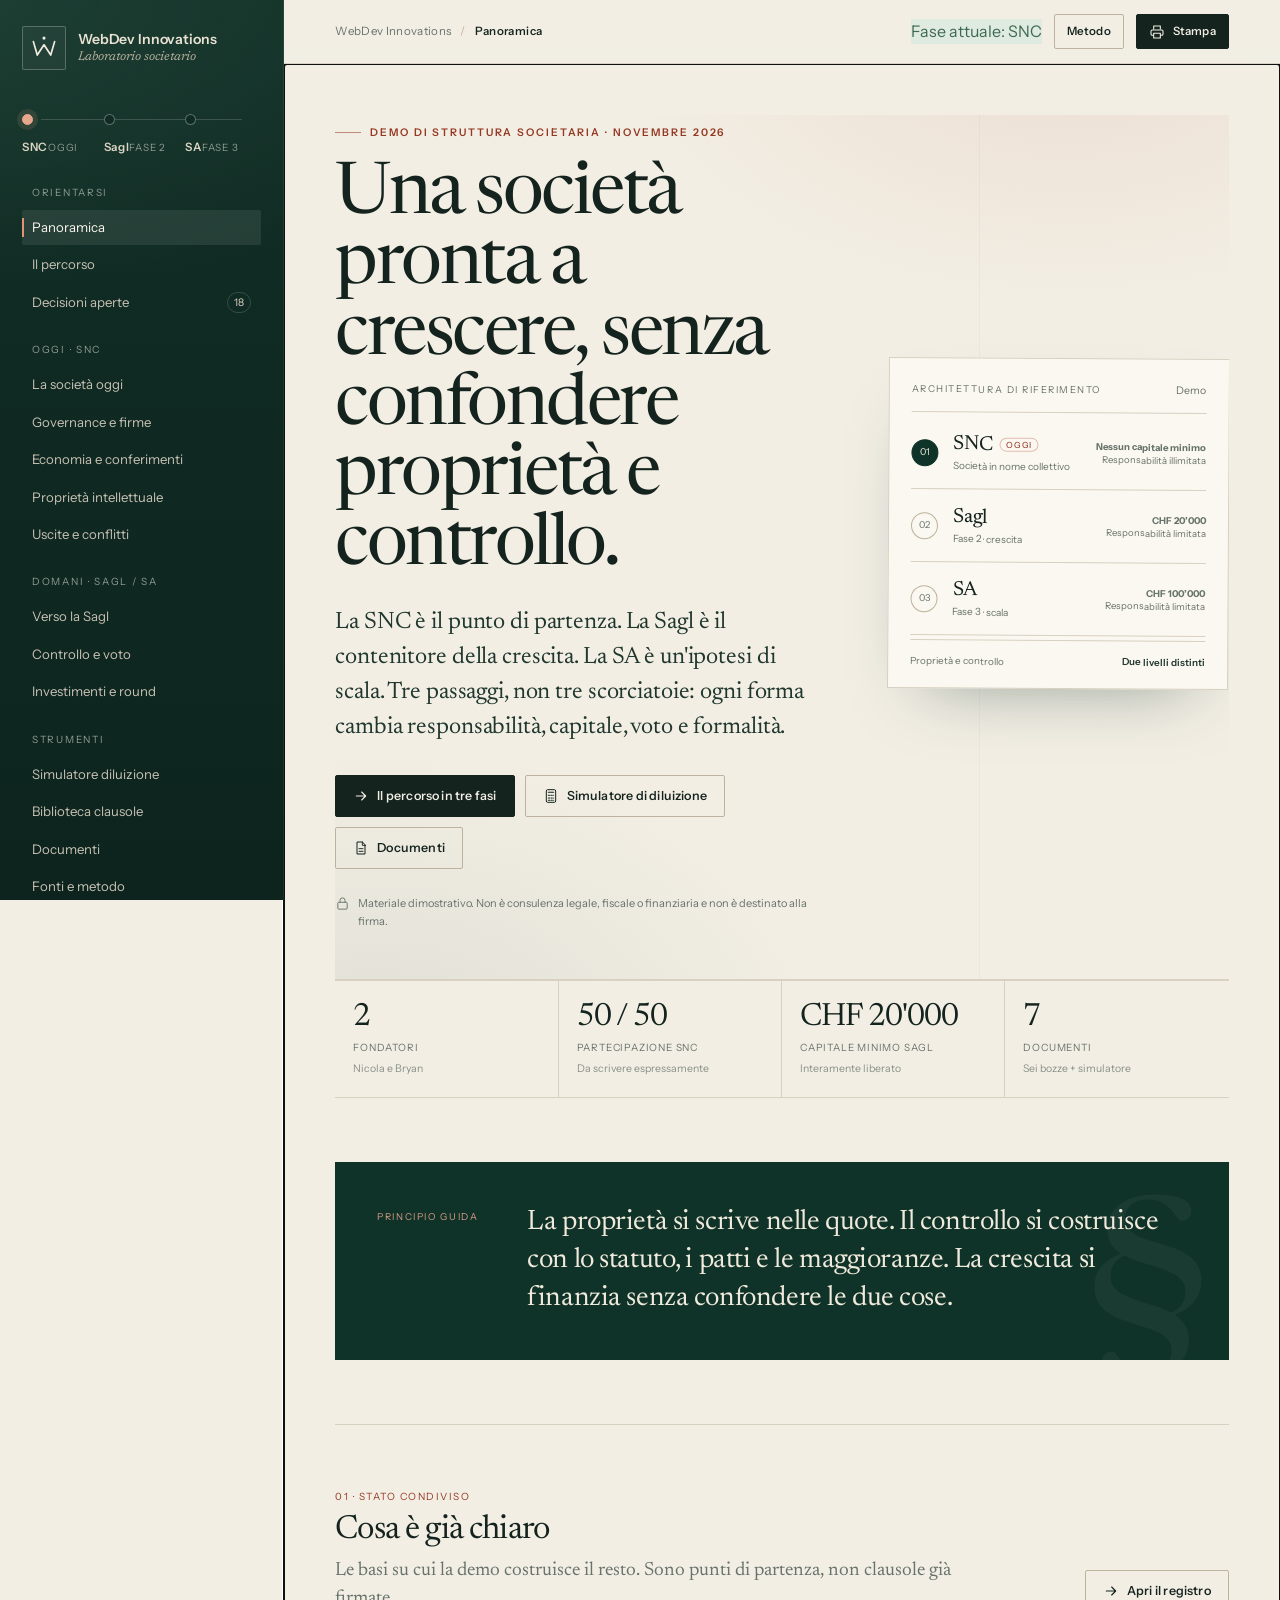
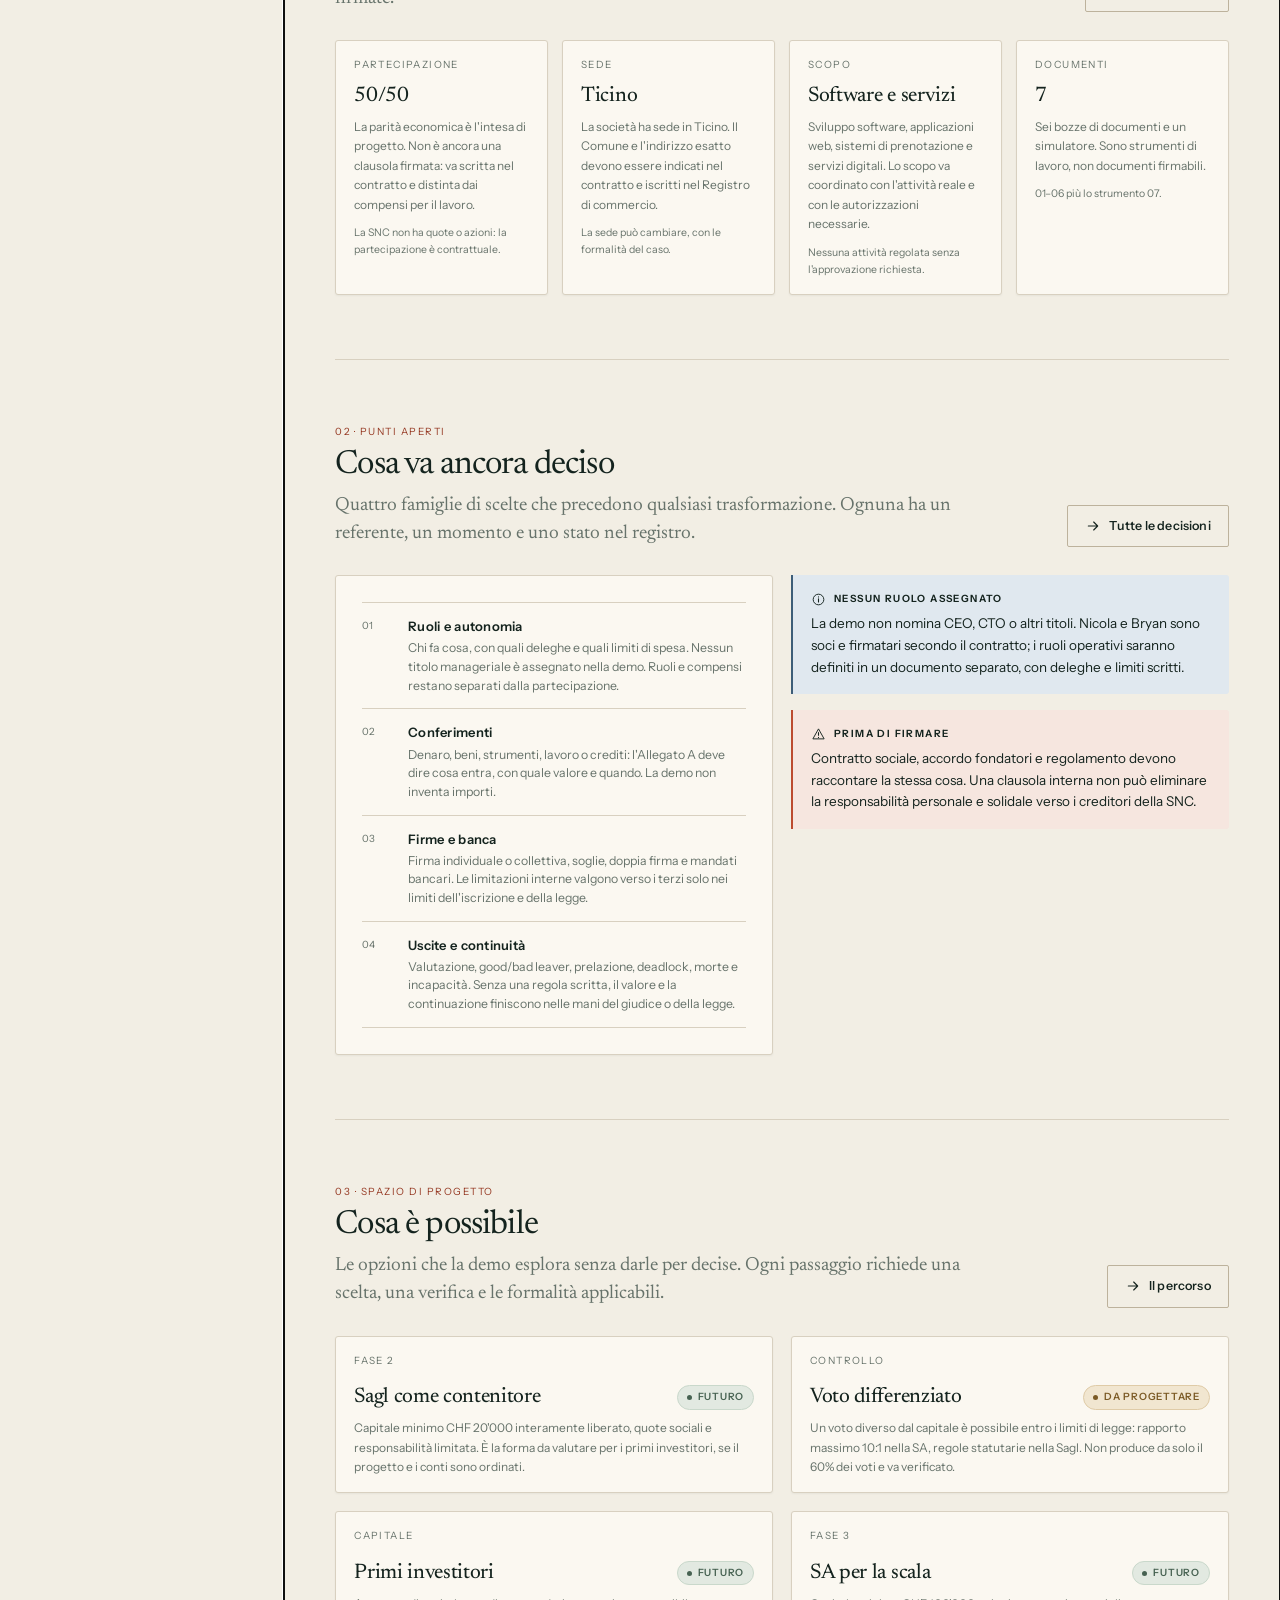
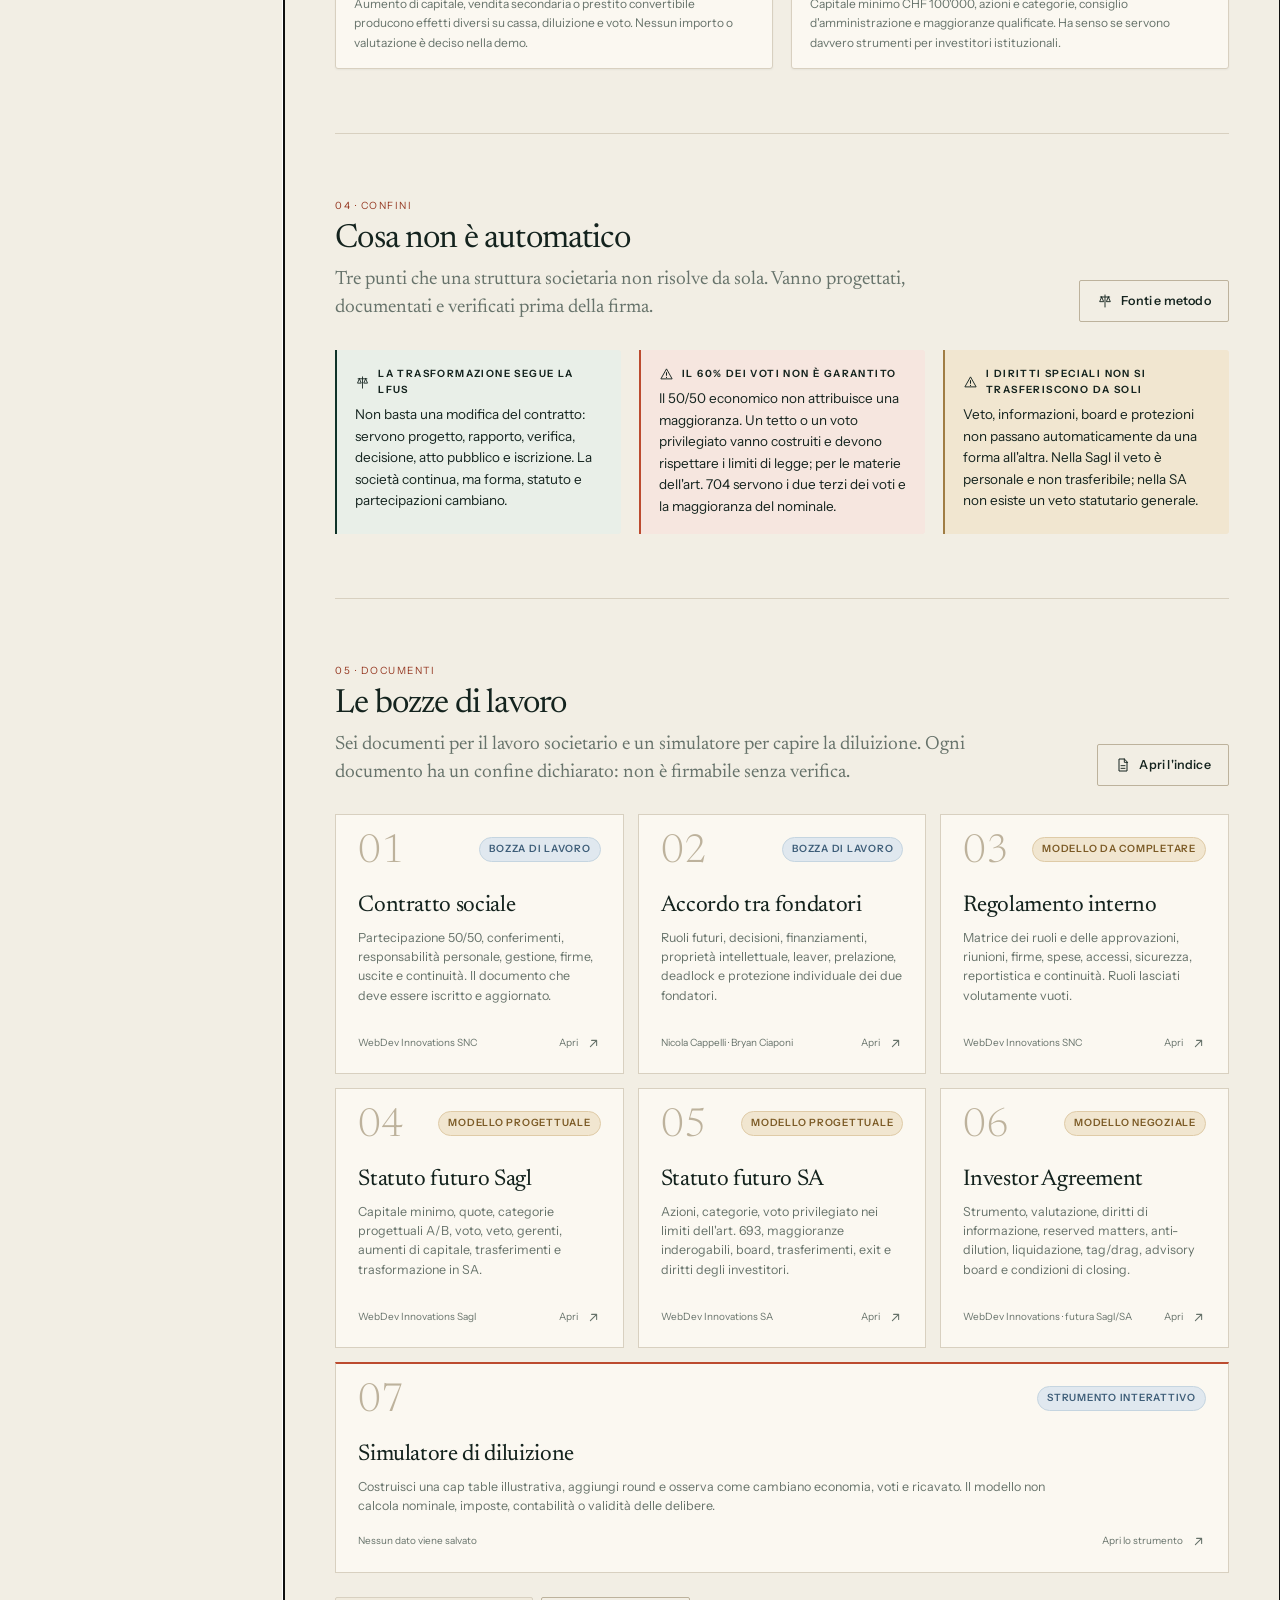
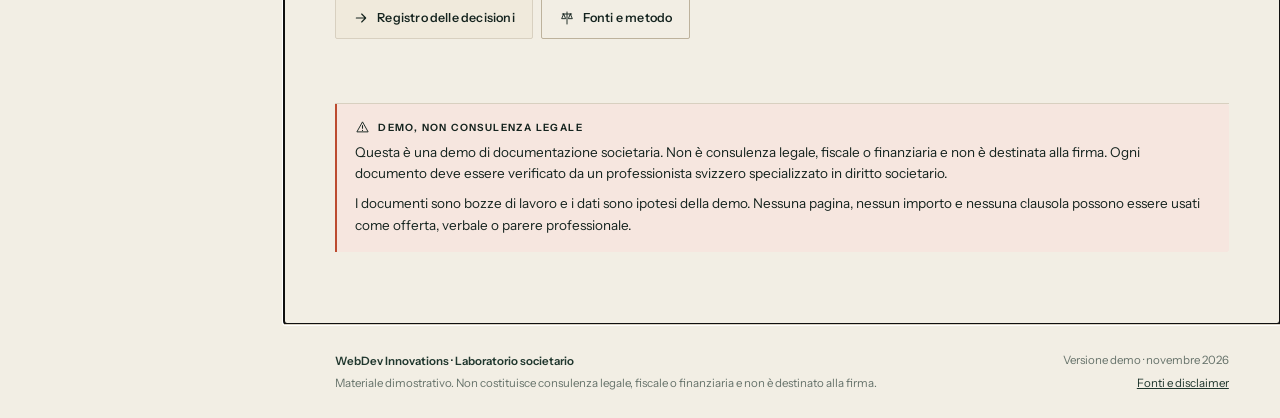
==== index.html @ 62e05977 "first" ====
<!DOCTYPE html>
<html lang="it-CH">
<head>
  <meta charset="utf-8">
  <meta name="viewport" content="width=device-width, initial-scale=1">
  <meta name="color-scheme" content="light">
  <meta name="description" content="WebDev Innovations — demo di documentazione societaria: SNC, futura Sagl e futura SA. Materiale illustrativo, non consulenza legale.">
  <title>WebDev Innovations · Laboratorio societario</title>
  <link rel="icon" href="data:image/svg+xml,%3Csvg xmlns='http://www.w3.org/2000/svg' viewBox='0 0 64 64'%3E%3Crect width='64' height='64' rx='12' fill='%23123831'/%3E%3Cpath d='M15 21l7 24 10-18 10 18 7-24' fill='none' stroke='%23f3efe6' stroke-width='4' stroke-linecap='round' stroke-linejoin='round'/%3E%3C/svg%3E">
  <link rel="stylesheet" href="assets/css/styles.css">
  <link rel="stylesheet" href="assets/css/extras.css">
</head>
<body>
  <a class="skip-link" href="#view">Vai al contenuto</a>
  <div class="app" id="app">
    <aside class="sidebar" id="sidebar" aria-label="Navigazione principale">
      <div class="sidebar-top">
        <a class="brand" href="#/" aria-label="WebDev Innovations — panoramica">
          <span class="brand-mark" aria-hidden="true">
            <svg viewBox="0 0 48 48" fill="none"><path d="M9 15l5.5 19L24 19.5 33.5 34 39 15" stroke="currentColor" stroke-width="2.4" stroke-linecap="round" stroke-linejoin="round"/><circle cx="24" cy="10" r="2.2" fill="currentColor"/></svg>
          </span>
          <span class="brand-text">
            <strong>WebDev Innovations</strong>
            <em>Laboratorio societario</em>
          </span>
        </a>
        <button class="sidebar-close" id="sidebar-close" aria-label="Chiudi menu">
          <svg viewBox="0 0 24 24" fill="none"><path d="M6 6l12 12M18 6L6 18" stroke="currentColor" stroke-width="1.8" stroke-linecap="round"/></svg>
        </button>
      </div>

      <div class="phase-rail" aria-label="Percorso societario">
        <div class="phase-rail-line"></div>
        <a href="#/snc" class="phase-rail-item is-active">
          <span class="phase-dot"></span>
          <span><b>SNC</b><small>Oggi</small></span>
        </a>
        <a href="#/sagl" class="phase-rail-item">
          <span class="phase-dot"></span>
          <span><b>Sagl</b><small>Fase 2</small></span>
        </a>
        <a href="#/sagl" class="phase-rail-item">
          <span class="phase-dot"></span>
          <span><b>SA</b><small>Fase 3</small></span>
        </a>
      </div>

      <nav class="nav" id="sidebar-nav">
        <div class="nav-group">
          <p class="nav-label">Orientarsi</p>
          <a href="#/" data-nav="/">Panoramica</a>
          <a href="#/percorso" data-nav="/percorso">Il percorso</a>
          <a href="#/decisioni" data-nav="/decisioni">Decisioni aperte <span class="nav-count" id="nav-open-count">—</span></a>
        </div>
        <div class="nav-group">
          <p class="nav-label">Oggi · SNC</p>
          <a href="#/snc" data-nav="/snc">La società oggi</a>
          <a href="#/governance" data-nav="/governance">Governance e firme</a>
          <a href="#/economia" data-nav="/economia">Economia e conferimenti</a>
          <a href="#/protezione" data-nav="/protezione">Proprietà intellettuale</a>
          <a href="#/uscite" data-nav="/uscite">Uscite e conflitti</a>
        </div>
        <div class="nav-group">
          <p class="nav-label">Domani · Sagl / SA</p>
          <a href="#/sagl" data-nav="/sagl">Verso la Sagl</a>
          <a href="#/controllo" data-nav="/controllo">Controllo e voto</a>
          <a href="#/investimenti" data-nav="/investimenti">Investimenti e round</a>
        </div>
        <div class="nav-group">
          <p class="nav-label">Strumenti</p>
          <a href="#/simulatore" data-nav="/simulatore">Simulatore diluizione</a>
          <a href="#/clausole" data-nav="/clausole">Biblioteca clausole</a>
          <a href="#/documenti" data-nav="/documenti">Documenti</a>
          <a href="#/fonti" data-nav="/fonti">Fonti e metodo</a>
        </div>
      </nav>

      <div class="sidebar-foot">
        <div class="demo-badge"><span></span> Demo · non consulenza legale</div>
        <p>Bozze di lavoro per Nicola Cappelli e Bryan Ciaponi. Verifica professionale obbligatoria prima di qualsiasi firma.</p>
      </div>
    </aside>

    <div class="main">
      <header class="topbar">
        <div class="topbar-left">
          <button class="icon-btn menu-btn" id="menu-btn" aria-label="Apri menu" aria-controls="sidebar" aria-expanded="false">
            <svg viewBox="0 0 24 24" fill="none"><path d="M3 6h18M3 12h18M3 18h18" stroke="currentColor" stroke-width="1.8" stroke-linecap="round"/></svg>
          </button>
          <div class="breadcrumb" id="breadcrumb">
            <span>WebDev Innovations</span><i>/</i><strong>Panoramica</strong>
          </div>
        </div>
        <div class="topbar-right">
          <span class="status-pill status-current"><span class="dot"></span> Fase attuale: SNC</span>
          <a class="btn btn-ghost btn-sm" href="#/fonti">Metodo</a>
          <button class="btn btn-ink btn-sm" data-action="print">
            <svg viewBox="0 0 24 24" fill="none"><path d="M7 8V3h10v5M7 17H5a2 2 0 01-2-2v-4a2 2 0 012-2h14a2 2 0 012 2v4a2 2 0 01-2 2h-2M7 14h10v7H7z" stroke="currentColor" stroke-width="1.6" stroke-linejoin="round"/></svg>
            Stampa
          </button>
        </div>
      </header>

      <main id="view" tabindex="-1"></main>

      <footer class="site-footer">
        <div>
          <strong>WebDev Innovations · Laboratorio societario</strong>
          <p>Materiale dimostrativo. Non costituisce consulenza legale, fiscale o finanziaria e non è destinato alla firma.</p>
        </div>
        <div class="footer-meta">
          <span>Versione demo · novembre 2026</span>
          <a href="#/fonti">Fonti e disclaimer</a>
        </div>
      </footer>
    </div>
  </div>

  <div class="sidebar-overlay" id="sidebar-overlay"></div>
  <div class="toast" id="toast" role="status" aria-live="polite"></div>
  <noscript><div class="noscript">Questa demo richiede JavaScript per la navigazione, i documenti e il simulatore. Attiva JavaScript o apri il progetto con un browser moderno.</div></noscript>

  <script src="assets/js/data.js"></script>
  <script src="assets/js/docs.js"></script>
  <script src="assets/js/doc-snc.js"></script>
  <script src="assets/js/doc-founder.js"></script>
  <script src="assets/js/doc-internal.js"></script>
  <script src="assets/js/doc-sagl.js"></script>
  <script src="assets/js/doc-sa.js"></script>
  <script src="assets/js/doc-investor.js"></script>
  <script src="assets/js/markdown.js"></script>
  <script src="assets/js/ui.js"></script>
  <script src="assets/js/simulator.js"></script>
  <script src="assets/js/control.js"></script>
  <script src="assets/js/views-core.js"></script>
  <script src="assets/js/views-snc.js"></script>
  <script src="assets/js/views-economy.js"></script>
  <script src="assets/js/views-sagl.js"></script>
  <script src="assets/js/views-invest.js"></script>
  <script src="assets/js/views-tools.js"></script>
  <script src="assets/js/views-sim.js"></script>
  <script src="assets/js/app.js"></script>
</body>
</html>
---- assets/css/styles.css ----
/* ============================================================
   WebDev Innovations — Laboratorio societario
   Design system: editoriale, svizzero, sobrio.
   ============================================================ */

@font-face {
  font-family: "Instrument Sans";
  src: url("../fonts/instrument-sans-latin.woff2") format("woff2");
  font-weight: 400 700;
  font-style: normal;
  font-display: swap;
}
@font-face {
  font-family: "Newsreader";
  src: url("../fonts/newsreader-normal-latin.woff2") format("woff2");
  font-weight: 300 700;
  font-style: normal;
  font-display: swap;
}
@font-face {
  font-family: "Newsreader";
  src: url("../fonts/newsreader-italic-latin.woff2") format("woff2");
  font-weight: 300 600;
  font-style: italic;
  font-display: swap;
}

:root {
  --font-sans: "Instrument Sans", "Segoe UI", system-ui, -apple-system, sans-serif;
  --font-serif: "Newsreader", "Iowan Old Style", Georgia, serif;

  --paper: #f2eee4;
  --paper-deep: #e9e3d5;
  --surface: #fbf8f1;
  --surface-soft: #f7f2e7;
  --surface-tint: #f0eadc;
  --ink: #14231e;
  --ink-soft: #20372e;
  --muted: #67736b;
  --muted-2: #899189;
  --line: #d8d0c0;
  --line-strong: #bdb29c;

  --forest: #103329;
  --forest-2: #17483a;
  --forest-3: #246653;
  --terracotta: #bc4b2f;
  --terracotta-deep: #963923;
  --terracotta-soft: #f3dcd3;
  --gold: #a07d45;
  --gold-soft: #f1e6d0;
  --blue: #3d5d78;
  --blue-soft: #e0e8ef;
  --sage: #647f6e;
  --sage-soft: #e2e9e1;
  --danger: #9a3528;
  --danger-soft: #f3ddd8;
  --ok: #3e6a51;
  --ok-soft: #dfeae1;

  --shadow-sm: 0 1px 2px rgba(20, 35, 30, .05);
  --shadow-md: 0 16px 40px -24px rgba(20, 35, 30, .35);
  --shadow-lg: 0 30px 70px -40px rgba(16, 51, 41, .5);
  --radius: 3px;
  --radius-lg: 6px;
  --sidebar-w: 284px;
  --topbar-h: 64px;
}

* { box-sizing: border-box; }
html { scroll-behavior: smooth; }
body {
  margin: 0;
  background: var(--paper);
  color: var(--ink);
  font-family: var(--font-sans);
  font-size: 16px;
  line-height: 1.62;
  -webkit-font-smoothing: antialiased;
  text-rendering: optimizeLegibility;
}
::selection { background: var(--terracotta); color: #fff; }
img, svg { display: block; max-width: 100%; }
a { color: inherit; }
button, input, select, textarea { font: inherit; }
button { cursor: pointer; }
h1, h2, h3, h4, h5, p, figure, blockquote { margin: 0; }
ul, ol { margin: 0; padding: 0; }
hr { border: 0; border-top: 1px solid var(--line); }
[hidden] { display: none !important; }

.skip-link {
  position: fixed; top: -100px; left: 16px; z-index: 999;
  background: var(--ink); color: var(--paper); padding: 10px 16px;
  text-decoration: none; border-radius: var(--radius);
}
.skip-link:focus { top: 12px; }

/* ---------- App shell ---------- */
.app { display: grid; grid-template-columns: var(--sidebar-w) minmax(0, 1fr); min-height: 100vh; }

.sidebar {
  position: fixed; inset: 0 auto 0 0; z-index: 50;
  width: var(--sidebar-w); height: 100vh; overflow-y: auto;
  background:
    radial-gradient(1000px 500px at -20% 0%, rgba(63, 109, 88, .28), transparent 60%),
    linear-gradient(180deg, #112e26 0%, #0d241e 100%);
  color: #e9e2d2;
  display: flex; flex-direction: column;
  padding: 26px 22px 22px;
  border-right: 1px solid rgba(255,255,255,.06);
}
.sidebar::-webkit-scrollbar { width: 8px; }
.sidebar::-webkit-scrollbar-thumb { background: rgba(255,255,255,.14); border-radius: 8px; }
.sidebar-top { display: flex; align-items: flex-start; justify-content: space-between; gap: 12px; }
.brand { display: flex; gap: 12px; align-items: center; text-decoration: none; color: inherit; }
.brand-mark {
  width: 44px; height: 44px; flex: 0 0 44px;
  display: grid; place-items: center;
  border: 1px solid rgba(233, 226, 210, .28);
  background: rgba(255,255,255,.035);
  color: #f2ece0; border-radius: 2px;
}
.brand-mark svg { width: 34px; height: 34px; }
.brand-text { display: flex; flex-direction: column; line-height: 1.2; }
.brand-text strong { font-size: 14px; letter-spacing: -.01em; font-weight: 600; }
.brand-text em { font-family: var(--font-serif); font-size: 12.5px; font-style: italic; color: #b9b19f; margin-top: 3px; }
.sidebar-close { display: none; background: none; border: 0; color: #d7cfbf; padding: 6px; }
.sidebar-close svg { width: 22px; height: 22px; }

.phase-rail { position: relative; display: grid; grid-template-columns: 1fr 1fr 1fr; gap: 6px; margin: 30px 0 26px; padding: 14px 0 0; }
.phase-rail-line { position: absolute; top: 19px; left: 8%; right: 8%; height: 1px; background: rgba(255,255,255,.16); }
.phase-rail-item { position: relative; display: flex; flex-direction: column; gap: 8px; text-decoration: none; color: #9d9a8d; padding-top: 0; }
.phase-dot { width: 11px; height: 11px; border-radius: 50%; background: #0f2b23; border: 1px solid rgba(255,255,255,.32); position: relative; z-index: 1; }
.phase-rail-item.is-active .phase-dot { background: #e8a88e; border-color: #e8a88e; box-shadow: 0 0 0 5px rgba(232,168,142,.12); }
.phase-rail-item b { font-size: 11.5px; font-weight: 600; letter-spacing: .06em; color: #ddd5c5; }
.phase-rail-item small { font-size: 10px; letter-spacing: .08em; text-transform: uppercase; color: #8e9a90; }

.nav { display: flex; flex-direction: column; gap: 22px; flex: 1; }
.nav-group { display: flex; flex-direction: column; gap: 2px; }
.nav-label { font-size: 10px; letter-spacing: .17em; text-transform: uppercase; color: #8f9c92; margin: 0 0 7px 10px; }
.nav a {
  position: relative; display: flex; align-items: center; justify-content: space-between;
  padding: 7px 10px; border-radius: 2px; text-decoration: none;
  font-size: 13.2px; color: #c8c2b4; transition: background .18s, color .18s;
}
.nav a:hover { background: rgba(255,255,255,.055); color: #fff7e8; }
.nav a.is-active { background: rgba(255,255,255,.085); color: #fffaf0; }
.nav a.is-active::before {
  content: ""; position: absolute; left: 0; top: 8px; bottom: 8px; width: 2px; background: #e39276;
}
.nav-count { font-size: 10.5px; min-width: 20px; text-align: center; padding: 1px 6px; border: 1px solid rgba(255,255,255,.16); color: #d8d0bf; border-radius: 20px; }

.sidebar-foot { margin-top: 28px; padding-top: 18px; border-top: 1px solid rgba(255,255,255,.1); }
.demo-badge { display: flex; align-items: center; gap: 7px; font-size: 10px; letter-spacing: .1em; text-transform: uppercase; color: #e4b29f; }
.demo-badge span { width: 6px; height: 6px; border-radius: 50%; background: #d9775a; box-shadow: 0 0 0 4px rgba(217,119,90,.13); }
.sidebar-foot p { margin-top: 9px; font-size: 10.7px; line-height: 1.55; color: #8d9a90; }

.main { grid-column: 2; min-width: 0; display: flex; flex-direction: column; min-height: 100vh; }
.topbar {
  height: var(--topbar-h); flex: 0 0 var(--topbar-h);
  display: flex; align-items: center; justify-content: space-between; gap: 18px;
  padding: 0 clamp(20px, 4vw, 54px);
  border-bottom: 1px solid var(--line);
  background: rgba(242, 238, 228, .88);
  backdrop-filter: blur(12px);
  position: sticky; top: 0; z-index: 30;
}
.topbar-left, .topbar-right { display: flex; align-items: center; gap: 12px; min-width: 0; }
.breadcrumb { display: flex; align-items: center; gap: 9px; font-size: 11.5px; letter-spacing: .03em; color: var(--muted); white-space: nowrap; overflow: hidden; }
.breadcrumb i { font-style: normal; color: var(--line-strong); }
.breadcrumb strong { color: var(--ink); font-weight: 550; overflow: hidden; text-overflow: ellipsis; }
.menu-btn { display: none; }
.icon-btn { background: none; border: 1px solid transparent; color: var(--ink); padding: 6px; border-radius: 2px; }
.icon-btn:hover { border-color: var(--line); background: var(--surface); }
.icon-btn svg { width: 20px; height: 20px; }
.icon-inline { width: 12px; height: 12px; display: inline-block; vertical-align: -2px; }

main#view { flex: 1; width: 100%; }
.page { max-width: 1240px; margin: 0 auto; padding: clamp(28px, 4vw, 58px) clamp(20px, 4vw, 54px) 72px; }
.page.is-doc { max-width: 1180px; }

.site-footer {
  border-top: 1px solid var(--line); padding: 26px clamp(20px, 4vw, 54px);
  display: flex; justify-content: space-between; gap: 24px; align-items: flex-end;
  font-size: 11.5px; color: var(--muted);
}
.site-footer strong { display: block; color: var(--ink-soft); font-weight: 600; margin-bottom: 4px; }
.site-footer p { max-width: 620px; line-height: 1.55; }
.footer-meta { display: flex; flex-direction: column; align-items: flex-end; gap: 4px; white-space: nowrap; }
.footer-meta a { color: var(--ink-soft); }

.sidebar-overlay { display: none; }

/* ---------- Type & utilities ---------- */
.eyebrow {
  display: inline-flex; align-items: center; gap: 9px;
  font-size: 10.5px; letter-spacing: .18em; text-transform: uppercase;
  color: var(--terracotta-deep); font-weight: 600;
}
.eyebrow::before { content: ""; width: 26px; height: 1px; background: currentColor; opacity: .55; }
.display {
  font-family: var(--font-serif); font-weight: 400; letter-spacing: -.035em;
  line-height: .98; font-size: clamp(2.7rem, 5.6vw, 5.4rem);
  color: var(--ink);
}
.page-title {
  font-family: var(--font-serif); font-weight: 400; letter-spacing: -.03em;
  line-height: 1.02; font-size: clamp(2.25rem, 4.2vw, 4rem); color: var(--ink);
}
.section-title {
  font-family: var(--font-serif); font-weight: 400; letter-spacing: -.025em;
  font-size: clamp(1.7rem, 2.6vw, 2.55rem); line-height: 1.08;
}
.subtitle { font-family: var(--font-serif); font-size: clamp(1.05rem, 1.5vw, 1.3rem); line-height: 1.45; color: var(--muted); }
.lead { font-family: var(--font-serif); font-size: clamp(1.16rem, 1.9vw, 1.48rem); line-height: 1.48; color: var(--ink-soft); letter-spacing: -.005em; }
.body-lg { font-size: 1.02rem; line-height: 1.7; color: var(--ink-soft); }
.muted { color: var(--muted); }
.small { font-size: 12px; }
.tiny { font-size: 10.5px; }
.mono { font-family: ui-monospace, "Cascadia Mono", Consolas, monospace; font-size: .9em; }
.serif { font-family: var(--font-serif); }
.italic { font-style: italic; }
.nowrap { white-space: nowrap; }
.center { text-align: center; }
.right { text-align: right; }
.measure { max-width: 720px; }
.measure-wide { max-width: 880px; }
.stack { display: flex; flex-direction: column; gap: 16px; }
.stack-sm { display: flex; flex-direction: column; gap: 8px; }
.row { display: flex; align-items: center; gap: 12px; flex-wrap: wrap; }
.row-between { display: flex; align-items: center; justify-content: space-between; gap: 16px; flex-wrap: wrap; }
.divider { height: 1px; background: var(--line); margin: 28px 0; }
.divider-tight { height: 1px; background: var(--line); margin: 18px 0; }
.mt-0 { margin-top: 0; } .mt-1 { margin-top: 8px; } .mt-2 { margin-top: 16px; } .mt-3 { margin-top: 24px; } .mt-4 { margin-top: 36px; } .mt-5 { margin-top: 52px; }
.mb-0 { margin-bottom: 0; } .mb-1 { margin-bottom: 8px; } .mb-2 { margin-bottom: 16px; } .mb-3 { margin-bottom: 24px; }
.gap-1 { gap: 8px; } .gap-2 { gap: 16px; } .gap-3 { gap: 24px; } .gap-4 { gap: 36px; }
.grid-2 { display: grid; grid-template-columns: repeat(2, minmax(0, 1fr)); gap: 18px; }
.grid-3 { display: grid; grid-template-columns: repeat(3, minmax(0, 1fr)); gap: 18px; }
.grid-4 { display: grid; grid-template-columns: repeat(4, minmax(0, 1fr)); gap: 14px; }
.grid-2-1 { display: grid; grid-template-columns: 1.35fr .9fr; gap: clamp(24px, 4vw, 56px); align-items: start; }
.grid-1-2 { display: grid; grid-template-columns: .8fr 1.2fr; gap: clamp(24px, 4vw, 56px); align-items: start; }
.span-2 { grid-column: span 2; }

/* ---------- Buttons ---------- */
.btn {
  display: inline-flex; align-items: center; justify-content: center; gap: 8px;
  min-height: 42px; padding: 10px 17px;
  border: 1px solid transparent; border-radius: 2px;
  font-size: 12.5px; font-weight: 550; letter-spacing: .015em; text-decoration: none;
  transition: background .18s, color .18s, border-color .18s, transform .18s;
  white-space: nowrap;
}
.btn svg { width: 16px; height: 16px; flex: 0 0 auto; }
.btn:hover { transform: translateY(-1px); }
.btn:active { transform: translateY(0); }
.btn-ink { background: var(--ink); color: var(--paper); border-color: var(--ink); }
.btn-ink:hover { background: var(--forest-2); border-color: var(--forest-2); }
.btn-accent { background: var(--terracotta); color: #fff; border-color: var(--terracotta); }
.btn-accent:hover { background: var(--terracotta-deep); border-color: var(--terracotta-deep); }
.btn-ghost { background: transparent; color: var(--ink); border-color: var(--line-strong); }
.btn-ghost:hover { background: var(--surface); border-color: var(--ink-soft); }
.btn-soft { background: var(--surface-tint); color: var(--ink); border-color: var(--line); }
.btn-soft:hover { background: var(--paper-deep); }
.btn-sm { min-height: 34px; padding: 7px 12px; font-size: 11.5px; }
.btn-lg { min-height: 48px; padding: 12px 22px; font-size: 13.5px; }
.btn-block { width: 100%; }
.btn-link { background: none; border: 0; padding: 0; color: var(--terracotta-deep); text-decoration: underline; text-underline-offset: 3px; font-size: inherit; }
.btn:disabled { opacity: .45; cursor: not-allowed; transform: none; }

/* ---------- Pills / chips ---------- */
.pill {
  display: inline-flex; align-items: center; gap: 6px;
  padding: 3px 9px; border-radius: 20px; border: 1px solid transparent;
  font-size: 10px; font-weight: 600; letter-spacing: .075em; text-transform: uppercase;
  white-space: nowrap;
}
.pill .dot { width: 5px; height: 5px; border-radius: 50%; background: currentColor; }
.status-current { background: var(--ok-soft); color: var(--ok); border-color: #c6d8c9; }
.status-law { background: var(--forest); color: #f0eadc; }
.status-draft { background: var(--blue-soft); color: var(--blue); border-color: #c5d5e0; }
.status-open { background: var(--terracotta-soft); color: var(--terracotta-deep); border-color: #e8c3b7; }
.status-verify { background: var(--gold-soft); color: #7b5a25; border-color: #dfcba7; }
.status-example { background: var(--surface-tint); color: var(--muted); border-color: var(--line); }
.status-formal { background: #e8e3f0; color: #5b4a78; border-color: #d3c9e2; }
.status-future { background: var(--sage-soft); color: #476252; border-color: #c9d8cb; }
.status-danger { background: var(--danger-soft); color: var(--danger); border-color: #e4c2ba; }

.chip {
  display: inline-flex; align-items: center; gap: 6px;
  padding: 4px 9px; border: 1px solid var(--line); background: var(--surface);
  color: var(--muted); font-size: 10.5px; letter-spacing: .02em; border-radius: 2px;
}
.chip b { color: var(--ink-soft); font-weight: 600; }
.chip-row { display: flex; flex-wrap: wrap; gap: 6px; }

/* ---------- Cards ---------- */
.card {
  background: var(--surface);
  border: 1px solid var(--line);
  border-radius: var(--radius);
  padding: clamp(18px, 2.4vw, 26px);
  box-shadow: var(--shadow-sm);
}
.card-tight { padding: 16px 18px; }
.card-flat { box-shadow: none; }
.card-dark { background: var(--forest); border-color: var(--forest); color: #ece5d6; }
.card-dark .muted { color: #9fb0a5; }
.card-outline { background: transparent; box-shadow: none; }
.card-accent { border-top: 2px solid var(--terracotta); }
.card-hover { transition: transform .2s, box-shadow .2s, border-color .2s; }
.card-hover:hover { transform: translateY(-2px); box-shadow: var(--shadow-md); border-color: var(--line-strong); }
.card-kicker { font-size: 10px; letter-spacing: .14em; text-transform: uppercase; color: var(--muted); margin-bottom: 10px; }
.card h3 { font-family: var(--font-serif); font-weight: 450; letter-spacing: -.015em; font-size: 1.32rem; line-height: 1.2; }
.card h4 { font-size: 13px; font-weight: 600; letter-spacing: .02em; }
.card p + p { margin-top: 10px; }

.callout {
  border-left: 2px solid var(--line-strong);
  background: var(--surface-soft);
  padding: 16px 18px;
  border-radius: 0 var(--radius) var(--radius) 0;
  font-size: 13.5px; line-height: 1.6;
}
.callout strong { font-weight: 600; }
.callout-title { display: flex; align-items: center; gap: 8px; font-size: 10px; letter-spacing: .14em; text-transform: uppercase; font-weight: 650; margin-bottom: 6px; }
.callout-title svg { width: 15px; height: 15px; }
.callout p + p { margin-top: 8px; }
.callout-legal { border-left-color: var(--forest); background: #e9efe8; }
.callout-warning { border-left-color: var(--terracotta); background: #f6e6df; }
.callout-verify { border-left-color: var(--gold); background: var(--gold-soft); }
.callout-decision { border-left-color: var(--blue); background: var(--blue-soft); }
.callout-example { border-left-color: var(--muted-2); background: var(--surface-tint); }

/* ---------- Hero / home ---------- */
.hero {
  position: relative; overflow: hidden;
  border-bottom: 1px solid var(--line);
  padding: clamp(42px, 6vw, 88px) clamp(20px, 4vw, 54px) clamp(42px, 5vw, 72px);
}
.hero-inner { max-width: 1240px; margin: 0 auto; display: grid; grid-template-columns: minmax(0, 1.12fr) minmax(340px, .78fr); gap: clamp(32px, 5vw, 80px); align-items: center; }
.hero::before {
  content: ""; position: absolute; inset: 0; pointer-events: none;
  background:
    linear-gradient(90deg, transparent 0 72%, rgba(20,35,30,.035) 72% 72.1%, transparent 72.1%),
    radial-gradient(700px 420px at 82% -10%, rgba(188,75,47,.10), transparent 65%),
    radial-gradient(700px 500px at 5% 110%, rgba(16,51,41,.08), transparent 65%);
}
.hero-copy { position: relative; z-index: 1; }
.hero h1 { margin: 20px 0 22px; max-width: 780px; }
.hero .lead { max-width: 640px; }
.hero-actions { display: flex; flex-wrap: wrap; gap: 10px; margin-top: 30px; }
.hero-note { display: flex; align-items: flex-start; gap: 8px; margin-top: 26px; font-size: 11px; color: var(--muted); max-width: 560px; }
.hero-note svg { width: 15px; height: 15px; margin-top: 1px; flex: 0 0 auto; }
.hero-art { position: relative; z-index: 1; }

.architecture {
  background: var(--surface); border: 1px solid var(--line);
  box-shadow: var(--shadow-lg); padding: 22px 22px 18px;
  transform: rotate(.35deg);
}
.architecture-head { display: flex; justify-content: space-between; align-items: center; padding-bottom: 14px; border-bottom: 1px solid var(--line); margin-bottom: 4px; }
.architecture-head span:first-child { font-size: 9.5px; letter-spacing: .16em; text-transform: uppercase; color: var(--muted); }
.architecture-row { display: grid; grid-template-columns: 30px 1fr auto; gap: 12px; align-items: center; padding: 17px 0; border-bottom: 1px solid var(--line); }
.architecture-row:last-of-type { border-bottom: 0; }
.arch-num { width: 27px; height: 27px; display: grid; place-items: center; border: 1px solid var(--line-strong); border-radius: 50%; font-size: 9.5px; color: var(--muted); }
.arch-name { display: flex; flex-direction: column; line-height: 1.15; }
.arch-name b { font-family: var(--font-serif); font-size: 1.28rem; font-weight: 450; letter-spacing: -.01em; }
.arch-name small { font-size: 10px; color: var(--muted); margin-top: 3px; }
.architecture-row.is-current .arch-num { background: var(--forest); color: var(--paper); border-color: var(--forest); }
.architecture-row.is-current .arch-name b::after { content: "oggi"; font-family: var(--font-sans); font-size: 8.5px; letter-spacing: .1em; text-transform: uppercase; color: var(--terracotta-deep); border: 1px solid #e3bcae; padding: 1px 5px; border-radius: 20px; margin-left: 7px; vertical-align: 2px; }
.arch-meta { text-align: right; font-size: 9.5px; color: var(--muted); line-height: 1.4; }
.architecture-foot { padding-top: 13px; margin-top: 4px; border-top: 1px solid var(--line); font-size: 9.8px; color: var(--muted); display: flex; justify-content: space-between; gap: 12px; }
.architecture-foot b { color: var(--ink-soft); font-weight: 600; }

.stat-strip { display: grid; grid-template-columns: repeat(4, 1fr); border-top: 1px solid var(--line); border-bottom: 1px solid var(--line); margin-top: 0; }
.stat-strip .stat { padding: 20px 18px; border-right: 1px solid var(--line); }
.stat-strip .stat:last-child { border-right: 0; }
.stat b { display: block; font-family: var(--font-serif); font-size: 2rem; line-height: 1; font-weight: 400; letter-spacing: -.03em; }
.stat span { display: block; margin-top: 7px; font-size: 10px; letter-spacing: .08em; text-transform: uppercase; color: var(--muted); }
.stat small { display: block; margin-top: 4px; font-size: 10.5px; color: var(--muted-2); }

.section { padding: clamp(38px, 5vw, 68px) 0; border-bottom: 1px solid var(--line); }
.section:last-child { border-bottom: 0; }
.section-head { display: flex; justify-content: space-between; align-items: flex-end; gap: 30px; margin-bottom: 28px; }
.section-head .measure { max-width: 640px; }
.section-num { font-size: 10px; letter-spacing: .15em; color: var(--terracotta-deep); text-transform: uppercase; display: block; margin-bottom: 8px; }

.principle {
  display: grid; grid-template-columns: 120px 1fr; gap: 30px;
  padding: clamp(26px, 3.4vw, 42px); background: var(--forest); color: #f0eadc;
  position: relative; overflow: hidden;
}
.principle::after { content: "§"; position: absolute; right: 18px; bottom: -52px; font-family: var(--font-serif); font-size: 220px; line-height: 1; color: rgba(255,255,255,.045); }
.principle-label { font-size: 9.5px; letter-spacing: .17em; text-transform: uppercase; color: #d99b84; padding-top: 5px; }
.principle blockquote { font-family: var(--font-serif); font-size: clamp(1.25rem, 2.2vw, 1.75rem); line-height: 1.35; letter-spacing: -.015em; position: relative; z-index: 1; }

.doc-mini-grid { display: grid; grid-template-columns: repeat(4, 1fr); gap: 12px; }
.doc-mini {
  display: flex; flex-direction: column; gap: 14px; min-height: 150px;
  padding: 16px; border: 1px solid var(--line); background: var(--surface);
  text-decoration: none; transition: border-color .2s, background .2s, transform .2s;
}
.doc-mini:hover { border-color: var(--ink-soft); background: #fffdf8; transform: translateY(-2px); }
.doc-mini-num { font-size: 10px; color: var(--muted); letter-spacing: .1em; }
.doc-mini h4 { font-family: var(--font-serif); font-size: 1.08rem; font-weight: 450; line-height: 1.2; }
.doc-mini .doc-mini-foot { margin-top: auto; display: flex; align-items: center; justify-content: space-between; font-size: 10px; color: var(--muted); }
.doc-mini svg { width: 14px; height: 14px; }

/* ---------- Phase / roadmap ---------- */
.phase-grid { display: grid; grid-template-columns: repeat(3, 1fr); gap: 14px; }
.phase-card { position: relative; background: var(--surface); border: 1px solid var(--line); padding: 22px; display: flex; flex-direction: column; min-height: 440px; }
.phase-card.is-current { border-color: var(--forest); box-shadow: inset 0 3px 0 var(--forest); }
.phase-card.is-next { box-shadow: inset 0 3px 0 var(--gold); }
.phase-card.is-later { box-shadow: inset 0 3px 0 var(--sage); }
.phase-top { display: flex; justify-content: space-between; align-items: flex-start; gap: 10px; }
.phase-index { font-family: var(--font-serif); font-size: 3.4rem; line-height: .8; color: var(--line-strong); font-weight: 300; }
.phase-card h3 { font-family: var(--font-serif); font-size: 1.85rem; font-weight: 420; letter-spacing: -.02em; line-height: 1.05; margin: 14px 0 4px; }
.phase-card .phase-sub { font-size: 11px; color: var(--muted); letter-spacing: .04em; }
.phase-list { margin-top: 20px; display: flex; flex-direction: column; gap: 0; border-top: 1px solid var(--line); }
.phase-list div { display: grid; grid-template-columns: 92px 1fr; gap: 10px; padding: 10px 0; border-bottom: 1px solid var(--line); font-size: 12px; }
.phase-list dt, .phase-list span:first-child { color: var(--muted); font-size: 10px; letter-spacing: .05em; text-transform: uppercase; padding-top: 2px; }
.phase-list span:last-child { color: var(--ink-soft); line-height: 1.45; }
.phase-foot { margin-top: auto; padding-top: 18px; font-size: 11.5px; color: var(--muted); line-height: 1.5; }
.phase-foot b { color: var(--ink); }

.gate {
  display: grid; grid-template-columns: 54px 1fr; gap: 18px; padding: 20px 0;
  border-bottom: 1px solid var(--line);
}
.gate:last-child { border-bottom: 0; }
.gate-num { width: 42px; height: 42px; border: 1px solid var(--line-strong); display: grid; place-items: center; font-family: var(--font-serif); font-size: 1.2rem; color: var(--muted); }
.gate h4 { font-size: 13px; font-weight: 600; margin-bottom: 3px; }
.gate p { font-size: 13px; color: var(--muted); line-height: 1.55; max-width: 760px; }

.timeline { position: relative; margin-left: 10px; padding-left: 30px; }
.timeline::before { content: ""; position: absolute; left: 5px; top: 4px; bottom: 4px; width: 1px; background: var(--line-strong); }
.timeline-item { position: relative; padding-bottom: 26px; }
.timeline-item:last-child { padding-bottom: 0; }
.timeline-item::before { content: ""; position: absolute; left: -30px; top: 5px; width: 11px; height: 11px; border-radius: 50%; background: var(--paper); border: 1px solid var(--ink-soft); }
.timeline-item.is-done::before { background: var(--forest); border-color: var(--forest); }
.timeline-item.is-now::before { background: var(--terracotta); border-color: var(--terracotta); box-shadow: 0 0 0 4px var(--terracotta-soft); }
.timeline-item h4 { font-size: 13px; font-weight: 600; }
.timeline-item p { font-size: 12.5px; color: var(--muted); margin-top: 3px; max-width: 760px; }
.timeline-tag { font-size: 9.5px; letter-spacing: .1em; text-transform: uppercase; color: var(--terracotta-deep); margin-bottom: 3px; }

/* ---------- Tables ---------- */
.table-wrap { overflow-x: auto; border: 1px solid var(--line); background: var(--surface); }
table { border-collapse: collapse; width: 100%; font-size: 12.5px; }
th, td { text-align: left; padding: 11px 13px; border-bottom: 1px solid var(--line); vertical-align: top; }
th { background: var(--surface-soft); font-size: 9.5px; letter-spacing: .1em; text-transform: uppercase; color: var(--muted); font-weight: 600; white-space: nowrap; }
tr:last-child td { border-bottom: 0; }
tbody tr:hover { background: rgba(255,255,255,.5); }
td.num, th.num { text-align: right; font-variant-numeric: tabular-nums; white-space: nowrap; }
td strong { font-weight: 600; }
.table-note { padding: 10px 13px; font-size: 10.5px; color: var(--muted); border-top: 1px solid var(--line); background: var(--surface-soft); }
.table-compact th, .table-compact td { padding: 8px 10px; }
.row-total td { background: var(--surface-tint); font-weight: 600; }

/* ---------- Decision ledger ---------- */
.filter-bar { display: flex; justify-content: space-between; align-items: flex-end; gap: 18px; flex-wrap: wrap; margin-bottom: 18px; }
.filters { display: flex; flex-wrap: wrap; gap: 6px; }
.filter-btn {
  background: transparent; border: 1px solid var(--line); color: var(--muted);
  padding: 6px 10px; font-size: 10.5px; letter-spacing: .03em; border-radius: 20px;
  transition: all .16s;
}
.filter-btn:hover { border-color: var(--ink-soft); color: var(--ink); }
.filter-btn.is-active { background: var(--ink); border-color: var(--ink); color: var(--paper); }
.ledger-count { font-size: 11px; color: var(--muted); }

.ledger { border-top: 1px solid var(--line); }
.ledger-item {
  display: grid; grid-template-columns: 116px minmax(0, 1fr) 130px 108px; gap: 16px;
  padding: 14px 4px; border-bottom: 1px solid var(--line); align-items: start;
}
.ledger-area { font-size: 10px; letter-spacing: .06em; text-transform: uppercase; color: var(--muted); padding-top: 3px; }
.ledger-title { font-size: 13.5px; font-weight: 550; line-height: 1.4; }
.ledger-title small { display: block; font-size: 11.5px; font-weight: 400; color: var(--muted); margin-top: 3px; line-height: 1.45; }
.ledger-owner { font-size: 11px; color: var(--muted); padding-top: 2px; }
.ledger-status { text-align: right; }

/* ---------- Clause library ---------- */
.clause {
  border: 1px solid var(--line); background: var(--surface); margin-bottom: 8px;
  transition: border-color .2s;
}
.clause[open] { border-color: var(--line-strong); }
.clause summary {
  list-style: none; display: grid; grid-template-columns: 34px minmax(0, 1fr) 140px 24px;
  gap: 14px; align-items: center; padding: 15px 17px; cursor: pointer;
}
.clause summary::-webkit-details-marker { display: none; }
.clause summary:hover { background: var(--surface-soft); }
.clause-num { font-size: 10px; color: var(--muted); font-variant-numeric: tabular-nums; }
.clause-title { font-family: var(--font-serif); font-size: 1.16rem; font-weight: 450; letter-spacing: -.01em; }
.clause-docs { font-size: 10px; color: var(--muted); text-align: right; line-height: 1.4; }
.clause-chevron { width: 18px; height: 18px; color: var(--muted); transition: transform .2s; }
.clause[open] .clause-chevron { transform: rotate(180deg); }
.clause-body { padding: 0 17px 20px 65px; border-top: 1px solid var(--line); margin-top: 0; }
.clause-purpose { padding: 16px 0 4px; font-size: 13.5px; line-height: 1.6; color: var(--ink-soft); max-width: 900px; }
.clause-grid { display: grid; grid-template-columns: repeat(2, minmax(0, 1fr)); gap: 16px 26px; margin-top: 14px; }
.clause-field h5 { font-size: 9.5px; letter-spacing: .13em; text-transform: uppercase; color: var(--terracotta-deep); margin-bottom: 4px; }
.clause-field p, .clause-field li { font-size: 12.5px; line-height: 1.55; color: var(--ink-soft); }
.clause-field ul { padding-left: 16px; }
.clause-field li + li { margin-top: 3px; }
.clause-field ul.risks li::marker { color: var(--terracotta); }
.clause-field ul.benefits li::marker { color: var(--ok); }
.clause-foot { margin-top: 15px; padding-top: 12px; border-top: 1px solid var(--line); display: flex; flex-wrap: wrap; gap: 6px; align-items: center; }
.clause-foot .label { font-size: 9.5px; text-transform: uppercase; letter-spacing: .1em; color: var(--muted); margin-right: 2px; }
.clause-empty { padding: 30px; text-align: center; color: var(--muted); border: 1px dashed var(--line-strong); font-size: 13px; }

/* ---------- Documents ---------- */
.doc-grid { display: grid; grid-template-columns: repeat(3, minmax(0, 1fr)); gap: 14px; }
.doc-card {
  display: flex; flex-direction: column; min-height: 260px; text-decoration: none;
  background: var(--surface); border: 1px solid var(--line); padding: 22px;
  transition: border-color .2s, transform .2s, box-shadow .2s;
}
.doc-card:hover { border-color: var(--ink-soft); transform: translateY(-3px); box-shadow: var(--shadow-md); }
.doc-card.is-wide { grid-column: span 2; }
.doc-card-top { display: flex; justify-content: space-between; align-items: flex-start; gap: 10px; }
.doc-card-num { font-family: var(--font-serif); font-size: 2.5rem; line-height: .8; color: var(--line-strong); font-weight: 300; }
.doc-card h3 { font-family: var(--font-serif); font-size: 1.42rem; font-weight: 430; line-height: 1.15; margin: 24px 0 8px; letter-spacing: -.015em; }
.doc-card p { font-size: 12.5px; line-height: 1.55; color: var(--muted); }
.doc-card-foot { margin-top: auto; padding-top: 18px; display: flex; justify-content: space-between; align-items: center; gap: 8px; font-size: 10px; color: var(--muted); }
.doc-card-foot svg { width: 15px; height: 15px; }

.doc-header { border-bottom: 1px solid var(--line); padding-bottom: 24px; margin-bottom: 28px; }
.doc-header .eyebrow { margin-bottom: 10px; }
.doc-header h1 { font-family: var(--font-serif); font-size: clamp(2rem, 3.6vw, 3.4rem); font-weight: 400; letter-spacing: -.03em; line-height: 1.02; margin-bottom: 12px; }
.doc-meta { display: flex; flex-wrap: wrap; gap: 6px; margin-top: 14px; }
.doc-actions { display: flex; flex-wrap: wrap; gap: 8px; margin-top: 18px; }
.doc-layout { display: grid; grid-template-columns: 220px minmax(0, 1fr); gap: clamp(24px, 4vw, 52px); align-items: start; }
.doc-toc { position: sticky; top: calc(var(--topbar-h) + 20px); font-size: 11.5px; max-height: calc(100vh - var(--topbar-h) - 40px); overflow-y: auto; padding-right: 8px; }
.doc-toc h4 { font-size: 9px; letter-spacing: .14em; text-transform: uppercase; color: var(--muted); margin-bottom: 10px; }
.doc-toc a { display: block; color: var(--muted); text-decoration: none; padding: 4px 0 4px 9px; border-left: 1px solid var(--line); line-height: 1.4; }
.doc-toc a:hover { color: var(--ink); border-left-color: var(--ink-soft); }
.doc-toc a.is-sub { padding-left: 18px; font-size: 10.8px; }
.doc-toc .toc-cta { margin-top: 18px; padding: 12px; border: 1px solid var(--line); background: var(--surface); }
.doc-toc .toc-cta p { font-size: 10px; color: var(--muted); line-height: 1.5; margin-top: 4px; }

.prose {
  max-width: 820px; font-size: 14.2px; line-height: 1.72; color: var(--ink-soft);
}
.prose > *:first-child { margin-top: 0; }
.prose h1, .prose h2, .prose h3, .prose h4 { font-family: var(--font-serif); font-weight: 450; letter-spacing: -.018em; color: var(--ink); scroll-margin-top: 90px; }
.prose h1 { font-size: 2rem; line-height: 1.1; margin: 40px 0 14px; }
.prose h2 { font-size: 1.55rem; line-height: 1.16; margin: 36px 0 12px; padding-top: 10px; border-top: 1px solid var(--line); }
.prose h3 { font-size: 1.18rem; line-height: 1.2; margin: 26px 0 8px; }
.prose h4 { font-size: 1.02rem; margin: 20px 0 6px; font-family: var(--font-sans); font-weight: 650; letter-spacing: 0; }
.prose p { margin: 0 0 12px; }
.prose strong { color: var(--ink); font-weight: 650; }
.prose em { font-family: var(--font-serif); font-size: 1.02em; }
.prose ul, .prose ol { margin: 0 0 14px; padding-left: 22px; }
.prose li { margin-bottom: 5px; }
.prose li > ul, .prose li > ol { margin-top: 5px; margin-bottom: 2px; }
.prose li::marker { color: var(--terracotta); }
.prose blockquote { margin: 18px 0; padding: 15px 18px; background: var(--surface-soft); border-left: 2px solid var(--gold); }
.prose blockquote p { margin-bottom: 6px; }
.prose blockquote p:last-child { margin-bottom: 0; }
.prose hr { margin: 28px 0; border-top: 1px solid var(--line); }
.prose a { color: var(--terracotta-deep); text-underline-offset: 3px; }
.prose code { background: var(--surface-tint); padding: 1px 4px; border-radius: 2px; font-family: ui-monospace, Consolas, monospace; font-size: .88em; }
.prose table { margin: 18px 0; border: 1px solid var(--line); background: var(--surface); font-size: 12px; }
.prose th, .prose td { padding: 8px 10px; }
.prose th { background: var(--surface-soft); }
.prose .callout { margin: 18px 0; }
.prose .callout-title { margin-bottom: 5px; }
.prose .legal-art { margin: 30px 0 8px; }
.prose .signature-grid { display: grid; grid-template-columns: 1fr 1fr; gap: 30px; margin-top: 30px; }
.prose .signature { border-top: 1px solid var(--ink-soft); padding-top: 8px; font-size: 12px; color: var(--muted); }
.prose .blank { display: inline-block; min-width: 90px; border-bottom: 1px solid var(--line-strong); }
.doc-reader-foot { margin-top: 38px; padding-top: 18px; border-top: 1px solid var(--line); display: flex; justify-content: space-between; gap: 14px; flex-wrap: wrap; font-size: 11px; color: var(--muted); }
.doc-nav { display: flex; gap: 10px; flex-wrap: wrap; margin-top: 28px; }

/* ---------- Simulator ---------- */
.sim-intro { display: grid; grid-template-columns: 1.25fr .75fr; gap: 30px; align-items: end; margin-bottom: 28px; }
.sim-shell { display: grid; grid-template-columns: 370px minmax(0, 1fr); gap: 20px; align-items: start; }
.sim-side { display: flex; flex-direction: column; gap: 12px; }
.sim-panel { background: var(--surface); border: 1px solid var(--line); padding: 18px; }
.sim-panel-head { display: flex; justify-content: space-between; align-items: center; gap: 10px; margin-bottom: 12px; }
.sim-panel-head h3 { font-size: 11px; letter-spacing: .11em; text-transform: uppercase; color: var(--muted); font-weight: 600; }
.sim-panel-head .small { font-size: 10.5px; color: var(--muted); }
.sim-presets { display: flex; flex-wrap: wrap; gap: 5px; }
.sim-presets button { font-size: 10px; padding: 5px 8px; border: 1px solid var(--line); background: transparent; color: var(--muted); border-radius: 20px; }
.sim-presets button:hover { border-color: var(--ink-soft); color: var(--ink); background: var(--surface-soft); }
.field { display: flex; flex-direction: column; gap: 4px; }
.field label { font-size: 10px; letter-spacing: .06em; text-transform: uppercase; color: var(--muted); }
.field input, .field select, .field textarea {
  width: 100%; min-height: 36px; padding: 7px 9px;
  background: #fffdf8; border: 1px solid var(--line-strong); border-radius: 2px;
  color: var(--ink); font-size: 12.5px;
}
.field input:focus, .field select:focus, .field textarea:focus { outline: 2px solid rgba(188,75,47,.22); outline-offset: 0; border-color: var(--terracotta); }
.field .hint { font-size: 9.5px; color: var(--muted-2); line-height: 1.4; }
.field.has-error input, .field.has-error select { border-color: var(--danger); background: #fff9f7; }
.field-error { font-size: 9.5px; color: var(--danger); }
.input-row { display: grid; grid-template-columns: 1fr 1fr; gap: 8px; }
.input-row-3 { display: grid; grid-template-columns: 1fr 1fr 1fr; gap: 8px; }
.input-prefix { position: relative; }
.input-prefix span { position: absolute; left: 9px; top: 9px; font-size: 10px; color: var(--muted); pointer-events: none; }
.input-prefix input { padding-left: 28px; }

.founder-row { display: grid; grid-template-columns: minmax(0,1fr) 82px 26px; gap: 6px; align-items: end; margin-bottom: 7px; }
.founder-row .icon-btn { padding: 5px; color: var(--muted); }
.founder-row .icon-btn:hover { color: var(--danger); border-color: transparent; background: transparent; }
.founder-total { display: flex; justify-content: space-between; font-size: 10.5px; color: var(--muted); border-top: 1px solid var(--line); padding-top: 8px; margin-top: 3px; }
.founder-total b { color: var(--ink); }
.founder-total.is-bad b { color: var(--danger); }

.round-card { border: 1px solid var(--line); background: var(--surface-soft); padding: 12px; margin-bottom: 9px; }
.round-head { display: flex; justify-content: space-between; align-items: center; gap: 8px; margin-bottom: 9px; }
.round-index { font-size: 9px; letter-spacing: .1em; text-transform: uppercase; color: var(--muted); }
.round-remove { background: none; border: 0; color: var(--muted); padding: 2px; }
.round-remove:hover { color: var(--danger); }
.round-remove svg { width: 14px; height: 14px; }
.round-fields { display: flex; flex-direction: column; gap: 7px; }
.round-fields .field label { font-size: 9px; }
.round-fields .field input, .round-fields .field select { min-height: 32px; font-size: 11.5px; padding: 5px 7px; }
.add-round { width: 100%; border: 1px dashed var(--line-strong); background: transparent; padding: 10px; font-size: 11px; color: var(--muted); display: flex; align-items: center; justify-content: center; gap: 6px; }
.add-round:hover { border-color: var(--ink-soft); color: var(--ink); background: var(--surface); }
.add-round svg { width: 14px; height: 14px; }
.sim-side-actions { display: flex; flex-direction: column; gap: 6px; }
.sim-side-actions .btn { width: 100%; justify-content: flex-start; }

.sim-main { display: flex; flex-direction: column; gap: 14px; min-width: 0; }
.metrics { display: grid; grid-template-columns: repeat(4, 1fr); gap: 8px; }
.metric { background: var(--surface); border: 1px solid var(--line); padding: 14px; }
.metric-label { font-size: 9px; letter-spacing: .1em; text-transform: uppercase; color: var(--muted); }
.metric-value { font-family: var(--font-serif); font-size: 1.55rem; letter-spacing: -.025em; line-height: 1.1; margin-top: 5px; font-weight: 450; }
.metric-sub { font-size: 9.5px; color: var(--muted); margin-top: 3px; line-height: 1.35; }
.metric.is-accent { border-top: 2px solid var(--terracotta); }
.metric.is-dark { background: var(--forest); border-color: var(--forest); color: #f3edde; }
.metric.is-dark .metric-label, .metric.is-dark .metric-sub { color: #a8b9ae; }

.sim-block { background: var(--surface); border: 1px solid var(--line); padding: 18px; }
.sim-block-head { display: flex; justify-content: space-between; align-items: flex-start; gap: 16px; margin-bottom: 13px; }
.sim-block-head h3 { font-family: var(--font-serif); font-size: 1.28rem; font-weight: 450; letter-spacing: -.015em; }
.sim-block-head p { font-size: 10.5px; color: var(--muted); margin-top: 3px; }
.sim-block-head .pill { margin-top: 2px; }
.sim-empty { padding: 26px; text-align: center; border: 1px dashed var(--line-strong); color: var(--muted); font-size: 12px; }

.chart-box { background: var(--surface); border: 1px solid var(--line); padding: 18px; }
.chart-box h3 { font-size: 11px; letter-spacing: .1em; text-transform: uppercase; color: var(--muted); margin-bottom: 12px; font-weight: 600; }
.chart-svg { width: 100%; height: auto; overflow: visible; }
.chart-legend { display: flex; flex-wrap: wrap; gap: 12px; margin-top: 10px; font-size: 10px; color: var(--muted); }
.chart-legend span { display: flex; align-items: center; gap: 5px; }
.legend-dot { width: 8px; height: 8px; border-radius: 2px; display: inline-block; }
.chart-axis { font-size: 8px; fill: var(--muted-2); }
.chart-grid { stroke: var(--line); stroke-width: .6; }
.chart-label { font-size: 9px; fill: var(--muted); }

.mini-note { font-size: 10.5px; color: var(--muted); line-height: 1.5; }
.instrument-note { margin-top: 10px; padding: 10px 12px; background: var(--surface-tint); border-left: 2px solid var(--muted-2); font-size: 11px; line-height: 1.55; color: var(--muted); }
.instrument-note strong { color: var(--ink-soft); }

.vote-designer { display: grid; grid-template-columns: 260px minmax(0, 1fr); gap: 20px; align-items: start; }
.vote-result { display: flex; flex-direction: column; gap: 10px; }
.vote-bar-row { display: grid; grid-template-columns: 110px minmax(0, 1fr) 54px; gap: 10px; align-items: center; font-size: 11.5px; }
.vote-track { height: 10px; background: var(--surface-tint); border: 1px solid var(--line); overflow: hidden; }
.vote-fill { height: 100%; background: var(--forest); }
.vote-fill.investors { background: var(--blue); }
.vote-fill.accent { background: var(--terracotta); }
.vote-pct { text-align: right; font-variant-numeric: tabular-nums; font-weight: 600; }
.vote-callout { margin-top: 12px; }

.range-field { display: grid; grid-template-columns: 1fr 68px; gap: 10px; align-items: center; }
.range-field input[type=range] { width: 100%; accent-color: var(--terracotta); }
.range-field input[type=number] { text-align: right; }

/* ---------- Forms / misc ---------- */
.search-box { position: relative; }
.search-box input { width: 100%; padding: 9px 10px 9px 34px; border: 1px solid var(--line-strong); background: var(--surface); font-size: 12px; border-radius: 2px; }
.search-box svg { position: absolute; left: 10px; top: 10px; width: 15px; height: 15px; color: var(--muted); }

.kpi-grid { display: grid; grid-template-columns: repeat(3, 1fr); gap: 10px; }
.kpi { border: 1px solid var(--line); background: var(--surface); padding: 14px; }
.kpi b { display: block; font-family: var(--font-serif); font-size: 1.5rem; font-weight: 450; line-height: 1; }
.kpi span { display: block; margin-top: 6px; font-size: 9.5px; letter-spacing: .06em; text-transform: uppercase; color: var(--muted); }

.split-list { display: grid; grid-template-columns: 1fr 1fr; gap: 0; border: 1px solid var(--line); background: var(--surface); }
.split-list > div { padding: 16px 18px; }
.split-list > div + div { border-left: 1px solid var(--line); }
.split-list h4 { font-size: 10px; letter-spacing: .11em; text-transform: uppercase; color: var(--muted); margin-bottom: 8px; }
.split-list ul { padding-left: 16px; }
.split-list li { font-size: 12.5px; line-height: 1.55; margin-bottom: 4px; }
.split-list li::marker { color: var(--terracotta); }

.numbered-list { counter-reset: n; display: flex; flex-direction: column; gap: 0; border-top: 1px solid var(--line); }
.numbered-item { counter-increment: n; display: grid; grid-template-columns: 34px 1fr; gap: 12px; padding: 13px 0; border-bottom: 1px solid var(--line); }
.numbered-item::before { content: counter(n, decimal-leading-zero); font-size: 10px; color: var(--muted); padding-top: 2px; }
.numbered-item h4 { font-size: 13px; font-weight: 600; margin-bottom: 2px; }
.numbered-item p { font-size: 12.3px; color: var(--muted); line-height: 1.52; }

.quote-box { border-left: 2px solid var(--terracotta); padding: 4px 0 4px 18px; font-family: var(--font-serif); font-size: 1.28rem; line-height: 1.4; color: var(--ink-soft); }

.compare-grid { display: grid; grid-template-columns: 180px repeat(3, minmax(0, 1fr)); border: 1px solid var(--line); background: var(--surface); font-size: 12px; }
.compare-grid > div { padding: 10px 12px; border-bottom: 1px solid var(--line); border-right: 1px solid var(--line); }
.compare-grid > div:nth-child(4n) { border-right: 0; }
.compare-grid > div:nth-last-child(-n+4) { border-bottom: 0; }
.compare-grid .cg-head { background: var(--surface-soft); font-size: 9px; letter-spacing: .1em; text-transform: uppercase; color: var(--muted); font-weight: 600; }
.compare-grid .cg-row { color: var(--muted); font-size: 10px; letter-spacing: .04em; text-transform: uppercase; }
.compare-grid .cg-em { color: var(--ink); font-weight: 550; }

.legend-box { display: flex; flex-wrap: wrap; gap: 8px; padding: 12px 0; }
.legend-box .pill { text-transform: none; letter-spacing: .02em; font-size: 10px; font-weight: 500; }

/* ---------- Footer / toast ---------- */
.toast {
  position: fixed; right: 20px; bottom: 20px; z-index: 200;
  background: var(--ink); color: var(--paper); padding: 11px 15px;
  font-size: 12px; box-shadow: var(--shadow-lg); border-left: 2px solid var(--terracotta);
  opacity: 0; transform: translateY(8px); pointer-events: none; transition: opacity .2s, transform .2s;
  max-width: 360px;
}
.toast.is-visible { opacity: 1; transform: translateY(0); }
.noscript { padding: 30px; background: var(--gold-soft); font-size: 14px; }

/* ---------- Motion ---------- */
@media (prefers-reduced-motion: no-preference) {
  .reveal { opacity: 0; transform: translateY(10px); transition: opacity .5s ease, transform .5s ease; }
  .reveal.is-visible { opacity: 1; transform: none; }
}
@media (prefers-reduced-motion: reduce) {
  * { scroll-behavior: auto !important; transition-duration: .01ms !important; animation-duration: .01ms !important; }
}

/* ---------- Responsive ---------- */
@media (max-width: 1180px) {
  :root { --sidebar-w: 264px; }
  .hero-inner { grid-template-columns: 1fr; gap: 34px; }
  .hero-art { max-width: 600px; }
  .doc-mini-grid { grid-template-columns: repeat(2, 1fr); }
  .doc-grid { grid-template-columns: repeat(2, 1fr); }
  .doc-card.is-wide { grid-column: span 1; }
  .phase-grid { grid-template-columns: 1fr; }
  .phase-card { min-height: auto; }
  .sim-shell { grid-template-columns: 330px minmax(0, 1fr); }
  .metrics { grid-template-columns: 1fr 1fr; }
}

@media (max-width: 980px) {
  .app { grid-template-columns: 1fr; }
  .sidebar { transform: translateX(-102%); transition: transform .26s ease; box-shadow: 20px 0 60px rgba(10,25,20,.3); }
  .sidebar.is-open { transform: translateX(0); }
  .sidebar-close { display: block; }
  .main { grid-column: 1; }
  .menu-btn { display: block; }
  .sidebar-overlay { display: block; position: fixed; inset: 0; z-index: 45; background: rgba(12,26,21,.42); opacity: 0; pointer-events: none; transition: opacity .26s; }
  .sidebar-overlay.is-open { opacity: 1; pointer-events: auto; }
  .topbar { padding: 0 20px; }
  .topbar-right .status-pill { display: none; }
  .hero { padding-left: 20px; padding-right: 20px; }
  .stat-strip { grid-template-columns: 1fr 1fr; }
  .stat-strip .stat:nth-child(2) { border-right: 0; }
  .stat-strip .stat:nth-child(-n+2) { border-bottom: 1px solid var(--line); }
  .grid-2, .grid-3, .grid-4, .grid-2-1, .grid-1-2 { grid-template-columns: 1fr; }
  .span-2 { grid-column: span 1; }
  .principle { grid-template-columns: 1fr; gap: 12px; }
  .doc-layout { grid-template-columns: 1fr; }
  .doc-toc { position: static; display: none; }
  .sim-shell { grid-template-columns: 1fr; }
  .sim-side { display: grid; grid-template-columns: 1fr 1fr; align-items: start; }
  .sim-side .sim-panel:first-child { grid-column: span 2; }
  .sim-side-actions { grid-column: span 2; display: grid; grid-template-columns: 1fr 1fr; }
  .sim-intro { grid-template-columns: 1fr; align-items: start; }
  .vote-designer { grid-template-columns: 1fr; }
  .clause-body { padding-left: 17px; }
  .clause summary { grid-template-columns: 28px minmax(0,1fr) 24px; }
  .clause-docs { display: none; }
  .compare-grid { grid-template-columns: 130px repeat(3, minmax(150px, 1fr)); overflow-x: auto; }
}

@media (max-width: 720px) {
  body { font-size: 15px; }
  .page { padding: 26px 18px 56px; }
  .hero { padding: 38px 18px 48px; }
  .hero h1 { font-size: clamp(2.55rem, 11vw, 4rem); }
  .hero-actions .btn { flex: 1 1 auto; }
  .architecture { transform: none; }
  .section { padding: 36px 0; }
  .section-head { flex-direction: column; align-items: flex-start; gap: 12px; }
  .stat-strip .stat { padding: 15px 13px; }
  .stat b { font-size: 1.65rem; }
  .doc-mini-grid, .doc-grid { grid-template-columns: 1fr; }
  .split-list { grid-template-columns: 1fr; }
  .split-list > div + div { border-left: 0; border-top: 1px solid var(--line); }
  .ledger-item { grid-template-columns: 1fr; gap: 5px; padding: 14px 2px; }
  .ledger-status { text-align: left; }
  .ledger-owner { font-size: 10.5px; }
  .clause summary { padding: 13px 12px; gap: 10px; }
  .clause-title { font-size: 1.02rem; }
  .clause-grid { grid-template-columns: 1fr; }
  .clause-body { padding: 0 12px 16px; }
  .sim-side { grid-template-columns: 1fr; }
  .sim-side .sim-panel:first-child, .sim-side-actions { grid-column: auto; }
  .sim-side-actions { grid-template-columns: 1fr; }
  .metrics { grid-template-columns: 1fr 1fr; }
  .metric-value { font-size: 1.28rem; }
  .sim-block { padding: 14px; }
  .vote-bar-row { grid-template-columns: 86px minmax(0,1fr) 48px; gap: 7px; }
  .site-footer { flex-direction: column; align-items: flex-start; padding: 24px 18px; }
  .footer-meta { align-items: flex-start; }
  .doc-actions .btn { flex: 1 1 auto; }
  .compare-grid { grid-template-columns: 110px repeat(3, minmax(140px, 1fr)); font-size: 11px; }
  .prose { font-size: 13.6px; }
  .prose h2 { font-size: 1.38rem; }
  .prose .signature-grid { grid-template-columns: 1fr; gap: 24px; }
  .table-wrap { margin-left: -18px; margin-right: -18px; border-left: 0; border-right: 0; }
  .topbar-right .btn-ghost { display: none; }
  .breadcrumb span:first-child { display: none; }
  .breadcrumb i { display: none; }
}

@media (max-width: 480px) {
  .topbar { padding: 0 14px; }
  .page { padding-left: 14px; padding-right: 14px; }
  .hero { padding-left: 14px; padding-right: 14px; }
  .architecture { padding: 16px 14px 12px; }
  .arch-meta { display: none; }
  .architecture-row { grid-template-columns: 28px 1fr; }
  .metrics { grid-template-columns: 1fr; }
  .metric { display: flex; align-items: baseline; justify-content: space-between; gap: 10px; }
  .metric-value { margin-top: 0; }
  .metric-sub { max-width: 55%; text-align: right; }
  .input-row, .input-row-3 { grid-template-columns: 1fr; }
  .founder-row { grid-template-columns: minmax(0,1fr) 74px 24px; }
}

/* ---------- Print ---------- */
@media print {
  @page { size: A4; margin: 18mm 16mm 18mm; }
  body { background: #fff; color: #111; font-size: 10.5pt; line-height: 1.5; }
  .sidebar, .topbar, .site-footer, .toast, .sidebar-overlay, .doc-actions, .doc-toc, .doc-nav, .doc-reader-foot .noprint, .filter-bar, .sim-side, .sim-side-actions, .btn { display: none !important; }
  .app { display: block; }
  .main { display: block; }
  .page { max-width: none; padding: 0; }
  .doc-layout { display: block; }
  .prose { max-width: none; font-size: 10.3pt; line-height: 1.55; }
  .prose h1, .prose h2, .prose h3 { break-after: avoid; }
  .prose table, .prose blockquote, .prose .callout { break-inside: avoid; }
  .doc-header { border-bottom: 1px solid #999; }
  .doc-header::after { content: "BOZZA · NON FIRMARE · DEMO"; display: block; margin-top: 10px; font-size: 9pt; letter-spacing: .12em; color: #a33; }
  a { text-decoration: none; color: inherit; }
  .page-break { break-before: page; }
  .reveal { opacity: 1 !important; transform: none !important; }
}
---- assets/css/extras.css ----
/* ============================================================
   WebDev Innovations — extras.css
   Aggiunte per le viste in sviluppo. Caricare DOPO styles.css.
   Nessuna ridefinizione di :root, body o componenti di base.
   ============================================================ */

/* ---------- Callout formale / legale ---------- */
.callout-formal { border-left-color: #6b558d; background: #ece8f3; color: var(--ink-soft); }
.callout-formal .callout-title { color: #5b4a78; }
.callout-formal .callout-title svg { color: #6b558d; }

/* ---------- Elenco fonti ---------- */
.source-group { border: 1px solid var(--line); background: var(--surface); margin-top: 18px; }
.source-head {
  display: flex; align-items: baseline; justify-content: space-between; gap: 12px;
  padding: 10px 16px; border-bottom: 1px solid var(--line); background: var(--surface-soft);
  font-size: 9.5px; font-weight: 650; letter-spacing: .13em; text-transform: uppercase; color: var(--muted);
}
.source-head h3, .source-head h4 { margin: 0; font: inherit; color: var(--ink-soft); }
.source-list { list-style: none; margin: 0; padding: 0; }
.source-item { padding: 13px 16px; transition: background .18s; }
.source-item + .source-item { border-top: 1px solid var(--line); }
.source-item:hover { background: var(--surface-soft); }
.source-item > .row-between { gap: 8px; align-items: baseline; }
.source-item strong { color: var(--ink); font-weight: 600; }
.source-item p { line-height: 1.55; }
.source-item a { color: var(--terracotta-deep); text-underline-offset: 2px; text-decoration-color: var(--line-strong); }
.source-item a:hover { color: var(--ink); text-decoration-color: currentColor; }
.source-item a svg { display: inline-block; width: 12px; height: 12px; margin-left: 2px; vertical-align: -.1em; }

/* ---------- Glossario ---------- */
.glossary-grid { display: grid; grid-template-columns: repeat(2, minmax(0, 1fr)); gap: 0 32px; }
.glossary-term {
  margin: 0; padding: 14px 0 4px; border-top: 1px solid var(--line);
  font-family: var(--font-serif); font-size: 1.08rem; font-weight: 500;
  line-height: 1.25; letter-spacing: -.01em; color: var(--ink);
}
.glossary-def { margin: 0; padding: 3px 0 14px; font-size: 12.6px; line-height: 1.58; color: var(--muted); }
.glossary-grid > .glossary-def { padding-top: 14px; border-top: 1px solid var(--line); }
.glossary-def strong { color: var(--ink-soft); }

/* ---------- Come leggere la demo ---------- */
.method-grid { display: grid; grid-template-columns: repeat(3, minmax(0, 1fr)); gap: 14px; }
.method-card { border: 1px solid var(--line); background: var(--surface); padding: 18px 18px 20px; }
.method-num {
  display: block; margin-bottom: 10px; font-family: var(--font-serif);
  font-size: 1.8rem; font-weight: 300; line-height: 1; letter-spacing: -.03em; color: var(--line-strong);
}
.method-card h3, .method-card h4 {
  font-family: var(--font-serif); font-size: 1.08rem; font-weight: 500;
  line-height: 1.25; letter-spacing: -.01em;
}
.method-card p { margin-top: 6px; font-size: 12.5px; line-height: 1.55; color: var(--muted); }

/* ---------- Checklist ---------- */
.check-list { list-style: none; margin: 0; padding: 0; display: flex; flex-direction: column; gap: 8px; }
.check-list li { position: relative; padding-left: 24px; font-size: 13px; line-height: 1.55; color: var(--ink-soft); }
.check-list li::before {
  content: ""; position: absolute; left: 0; top: .38em; width: 10px; height: 10px;
  border: 1px solid var(--line-strong); background: var(--surface);
}

/* ---------- Diagrammi di processo ---------- */
.flow { display: flex; align-items: stretch; flex-wrap: wrap; gap: 0; }
.flow-step { flex: 1 1 160px; min-width: 0; display: flex; flex-direction: column; gap: 8px; }
.flow-node {
  flex: 1; border: 1px solid var(--line); background: var(--surface);
  padding: 14px 15px; font-size: 12.5px; line-height: 1.5; color: var(--ink-soft);
}
.flow-node strong { display: block; margin-bottom: 2px; font-weight: 600; color: var(--ink); }
.flow-node small { display: block; font-size: 10.5px; line-height: 1.4; color: var(--muted); }
.flow-arrow { flex: 0 0 38px; display: grid; place-items: center; color: var(--muted-2); font-size: 13px; }
.flow-arrow svg { width: 16px; height: 16px; }

/* ---------- Organi e ruoli ---------- */
.org-grid { display: grid; grid-template-columns: repeat(2, minmax(0, 1fr)); gap: 12px; }
.org-card { border: 1px solid var(--line); background: var(--surface); padding: 16px 18px; }
.org-card h3, .org-card h4 {
  font-family: var(--font-serif); font-size: 1.12rem; font-weight: 500;
  line-height: 1.25; letter-spacing: -.01em;
}
.org-card p { margin-top: 5px; font-size: 12.4px; line-height: 1.55; color: var(--muted); }
.org-card .pill-group { margin-top: 10px; }

/* ---------- Matrici decisionali ---------- */
.matrix-grid { display: grid; grid-template-columns: repeat(2, minmax(0, 1fr)); gap: 10px; }
.matrix-cell { border: 1px solid var(--line); background: var(--surface); padding: 14px 16px; }
.matrix-cell h4 { margin-bottom: 5px; font-size: 11px; letter-spacing: .06em; text-transform: uppercase; color: var(--muted); }
.matrix-cell p { font-size: 12.5px; line-height: 1.55; color: var(--ink-soft); }
.matrix-cell strong { color: var(--ink); }

/* ---------- Etichette ---------- */
.tag-list { display: flex; flex-wrap: wrap; gap: 6px; margin: 0; padding: 0; list-style: none; }
.tag {
  display: inline-flex; align-items: center; gap: 5px; padding: 3px 8px;
  border: 1px solid var(--line); border-radius: 2px; background: var(--surface-soft);
  color: var(--muted); font-size: 10.5px; line-height: 1.5; letter-spacing: .02em; white-space: nowrap;
}
.tag b { color: var(--ink-soft); font-weight: 600; }

/* ---------- Utility testuali e di spaziatura ---------- */
.text-accent { color: var(--terracotta-deep); }
.text-forest { color: var(--forest-2); }
.text-danger { color: var(--danger); }
.bg-soft { background: var(--surface-soft); }
.bg-forest-soft { background: #e9efe8; }
.border-strong { border: 1px solid var(--line-strong); }
.mt-6 { margin-top: 72px; }
.mb-4 { margin-bottom: 36px; }
.max-600 { max-width: 600px; }
.max-800 { max-width: 800px; }
.w-full { width: 100%; }

/* ---------- Copertina documento ---------- */
.doc-cover {
  position: relative; max-width: 900px; border: 1px solid var(--line-strong);
  background: var(--surface); padding: clamp(26px, 4vw, 46px); box-shadow: var(--shadow-sm);
}
.doc-cover-top {
  display: flex; align-items: flex-start; justify-content: space-between; gap: 20px;
  margin-bottom: clamp(22px, 3.6vw, 38px); padding-bottom: 16px; border-bottom: 1px solid var(--line);
}
.doc-cover-title {
  max-width: 700px; font-family: var(--font-serif); font-size: clamp(1.9rem, 3.4vw, 2.9rem);
  font-weight: 400; line-height: 1.05; letter-spacing: -.03em; color: var(--ink);
}
.doc-cover-meta {
  display: flex; flex-wrap: wrap; gap: 8px 22px; margin-top: 18px;
  font-size: 10.5px; letter-spacing: .035em; color: var(--muted);
}
.doc-cover-meta strong { color: var(--ink-soft); font-weight: 600; }

/* ---------- Barra strumenti e paginazione documento ---------- */
.doc-toolbar {
  display: flex; align-items: center; justify-content: space-between; gap: 12px;
  flex-wrap: wrap; padding: 0 0 14px; margin-bottom: 20px; border-bottom: 1px solid var(--line);
}
.doc-toolbar-actions { display: flex; align-items: center; flex-wrap: wrap; gap: 8px; }
.doc-pagination {
  display: flex; align-items: center; justify-content: space-between; gap: 16px;
  flex-wrap: wrap; margin-top: 34px; padding-top: 18px;
  border-top: 1px solid var(--line); font-size: 11px; color: var(--muted);
}
.doc-pagination a { display: inline-flex; align-items: center; gap: 6px; color: var(--ink-soft); text-decoration: none; }
.doc-pagination a:hover { color: var(--terracotta-deep); }
.doc-pagination svg { width: 14px; height: 14px; }
.back-link {
  display: inline-flex; align-items: center; gap: 7px;
  font-size: 11.5px; color: var(--muted); text-decoration: none; transition: color .18s;
}
.back-link:hover { color: var(--ink); text-decoration: underline; text-underline-offset: 3px; }
.back-link svg { width: 14px; height: 14px; }

/* ---------- Layout lettore (alternativo a .doc-layout) ---------- */
.reader-shell { display: grid; grid-template-columns: minmax(0, 1fr) 262px; gap: clamp(24px, 4vw, 48px); align-items: start; }
.reader-main { min-width: 0; }
.reader-aside {
  position: sticky; top: calc(var(--topbar-h) + 20px);
  display: flex; flex-direction: column; gap: 12px; font-size: 11.5px; color: var(--muted);
}
.reader-aside h4 { font-size: 9px; letter-spacing: .13em; text-transform: uppercase; color: var(--muted); }
.reader-aside a { color: var(--ink-soft); }

/* ---------- Stato vuoto ---------- */
.empty-state {
  padding: clamp(26px, 4vw, 44px) 24px; border: 1px dashed var(--line-strong);
  background: var(--surface); text-align: center; color: var(--muted);
}
.empty-state h3 {
  margin-bottom: 6px; font-family: var(--font-serif); font-size: 1.25rem;
  font-weight: 450; line-height: 1.2; color: var(--ink-soft);
}
.empty-state p { max-width: 460px; margin: 0 auto; font-size: 12.5px; line-height: 1.55; }
.empty-state .btn { margin-top: 16px; }

/* ---------- Riferimenti normativi e righe meta ---------- */
.legal-ref {
  display: inline-block; padding: 1px 5px; border: 1px solid var(--line); border-radius: 2px;
  background: var(--surface-tint); color: var(--ink-soft);
  font-family: ui-monospace, "Cascadia Mono", Consolas, monospace;
  font-size: .82em; line-height: 1.4; white-space: nowrap;
}
.legal-ref a { color: inherit; text-decoration: none; border-bottom: 1px dotted var(--line-strong); }
.legal-ref a:hover { color: var(--terracotta-deep); border-bottom-color: currentColor; }
.status-row { display: flex; align-items: center; flex-wrap: wrap; gap: 6px; }
.meta-row { display: flex; align-items: baseline; flex-wrap: wrap; gap: 6px 16px; font-size: 11px; color: var(--muted); }
.meta-grid { display: grid; grid-template-columns: repeat(auto-fit, minmax(150px, 1fr)); gap: 12px 24px; }
.meta-grid dt, .meta-grid .meta-label {
  margin: 0 0 2px; font-size: 9.5px; letter-spacing: .1em;
  text-transform: uppercase; color: var(--muted);
}
.meta-grid dd, .meta-grid .meta-value { margin: 0; font-size: 12.5px; line-height: 1.5; color: var(--ink-soft); }

/* ---------- Citazioni estese ---------- */
.quote-large {
  max-width: 840px; padding: 4px 0 4px 22px; border-left: 2px solid var(--terracotta);
  font-family: var(--font-serif); font-size: clamp(1.35rem, 2.3vw, 1.95rem);
  font-weight: 400; line-height: 1.34; letter-spacing: -.018em; color: var(--ink);
}
.quote-source {
  display: block; margin-top: 12px; font-family: var(--font-sans);
  font-size: 10px; font-style: normal; letter-spacing: .1em;
  text-transform: uppercase; color: var(--muted);
}

/* ---------- Schede informative ---------- */
.info-grid { display: grid; grid-template-columns: repeat(2, minmax(0, 1fr)); gap: 14px; }
.info-card { border: 1px solid var(--line); background: var(--surface); padding: 18px 20px; }
.info-card h3 {
  margin-bottom: 6px; font-family: var(--font-serif); font-size: 1.15rem;
  font-weight: 450; line-height: 1.25; letter-spacing: -.01em;
}
.info-card h4 {
  margin-bottom: 5px; font-size: 9.5px; font-weight: 650;
  letter-spacing: .12em; text-transform: uppercase; color: var(--terracotta-deep);
}
.info-card p { font-size: 12.5px; line-height: 1.56; color: var(--muted); }

/* ---------- Badge numerici e di passo ---------- */
.numbered-badge, .step-badge {
  display: inline-grid; place-items: center; flex: 0 0 auto;
  width: 24px; height: 24px; border: 1px solid var(--line-strong); border-radius: 50%;
  background: var(--surface); color: var(--muted);
  font-size: 9.5px; line-height: 1; font-variant-numeric: tabular-nums;
}
.step-badge { width: 22px; height: 22px; border-color: var(--forest); background: var(--forest); color: var(--paper); font-size: 9px; font-weight: 600; }

/* ---------- Nota laterale ---------- */
.sticky-note {
  padding: 16px 18px; border: 1px solid #dfcba7; border-left: 2px solid var(--gold);
  background: var(--gold-soft); box-shadow: var(--shadow-sm);
  font-size: 12.5px; line-height: 1.55; color: #5c4a2a;
}
.sticky-note h4 {
  margin-bottom: 5px; font-size: 9.5px; font-weight: 650;
  letter-spacing: .12em; text-transform: uppercase; color: #7b5a25;
}
.sticky-note p + p { margin-top: 7px; }

/* ---------- Rifiniture componenti esistenti ---------- */
.doc-mini-grid .doc-mini { height: 100%; }
.table-wrap .table-compact { font-size: 11.5px; }
.table-wrap .table-compact th { letter-spacing: .06em; white-space: normal; }
.table-wrap .table-compact th, .table-wrap .table-compact td { padding: 7px 9px; }

/* ---------- Gruppi di pill, divisori e link ---------- */
.pill-group { display: inline-flex; align-items: center; flex-wrap: wrap; gap: 5px; }
.divider-dashed { border: 0; border-top: 1px dashed var(--line-strong); margin: 26px 0; }
.link-underline {
  color: var(--ink-soft); text-decoration: underline; text-decoration-thickness: 1px;
  text-decoration-color: var(--line-strong); text-underline-offset: 3px;
  transition: color .18s, text-decoration-color .18s;
}
.link-underline:hover { color: var(--terracotta-deep); text-decoration-color: currentColor; }
.icon-inline { display: inline-block; width: 1em; height: 1em; vertical-align: -.125em; flex: 0 0 auto; }
.sr-only {
  position: absolute !important; width: 1px; height: 1px; padding: 0; margin: -1px;
  overflow: hidden; clip: rect(0, 0, 0, 0); white-space: nowrap; border: 0;
}

/* ---------- Utility di stampa (nascoste a schermo) ---------- */
.print-only, .print-header, .print-footer, .print-watermark { display: none !important; }
.avoid-break { break-inside: avoid; }

/* ---------- Responsive ---------- */
@media (max-width: 980px) {
  .reader-shell { grid-template-columns: 1fr; }
  .reader-aside { position: static; }
  .method-grid { grid-template-columns: repeat(2, minmax(0, 1fr)); }
}

@media (max-width: 720px) {
  .source-head { padding: 10px 12px; }
  .source-item { padding: 12px; }
  .flow { flex-direction: column; }
  .flow-step, .flow-node { flex: 0 0 auto; }
  .flow-arrow { flex: 0 0 auto; min-height: 20px; transform: rotate(90deg); }
  .glossary-grid { grid-template-columns: 1fr; }
  .glossary-grid > .glossary-def { padding-top: 3px; border-top: 0; }
  .method-grid, .org-grid, .matrix-grid, .info-grid { grid-template-columns: 1fr; }
  .doc-toolbar { align-items: flex-start; flex-direction: column; }
  .doc-toolbar-actions { width: 100%; }
  .doc-toolbar-actions .btn { flex: 1 1 auto; }
  .doc-pagination { flex-direction: column; align-items: flex-start; }
  .doc-cover { padding: 22px 18px; }
  .doc-cover-top { flex-direction: column; gap: 10px; }
  .doc-cover-meta { gap: 6px 14px; }
  .quote-large { padding-left: 16px; }
  .sticky-note { padding: 14px 15px; }
}

/* ---------- Stampa ---------- */
@media print {
  .no-print, .screen-only, .doc-toolbar, .doc-pagination, .back-link, .reader-aside { display: none !important; }
  .print-only, .print-header, .print-footer, .print-watermark { display: block !important; }

  .print-header {
    display: flex !important; align-items: flex-end; justify-content: space-between; gap: 10mm;
    margin-bottom: 7mm; padding-bottom: 3mm; border-bottom: 1px solid #999;
    font-size: 8pt; color: #444;
  }
  .print-footer {
    margin-top: 10mm; padding-top: 3mm; border-top: 1px solid #999;
    font-size: 8pt; line-height: 1.4; color: #444;
  }
  .print-watermark {
    position: fixed; top: 8mm; right: 8mm; z-index: 10;
    padding: 1.5mm 3mm; border: 1px solid #c9a3a3; background: #fff;
    font-family: var(--font-sans); font-size: 7.5pt; font-weight: 600;
    letter-spacing: .16em; text-transform: uppercase; color: #a33; opacity: .65;
  }
  .print-watermark::after { content: "BOZZA — NON FIRMARE"; }

  .source-item, .callout, table, .avoid-break { break-inside: avoid; }
  .reader-shell { display: block; }
  a, a:visited { text-decoration: none; }
}
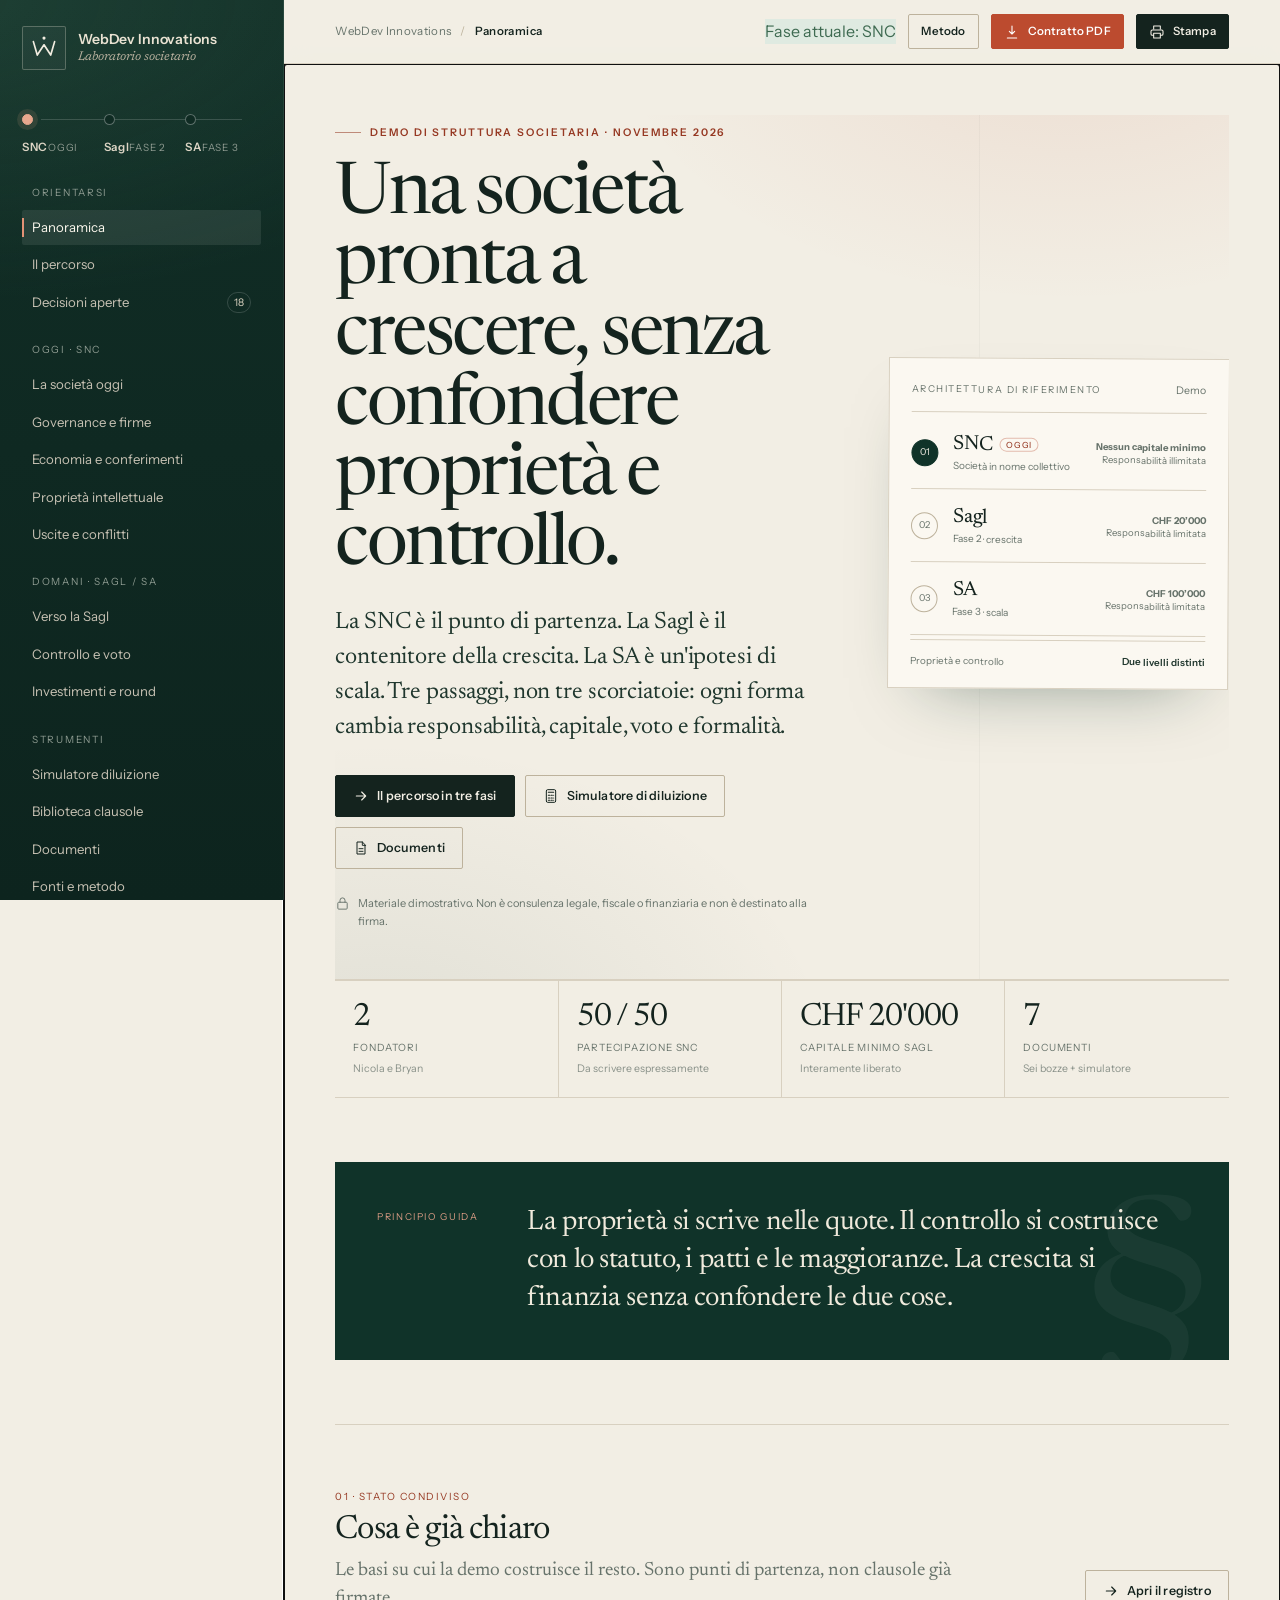
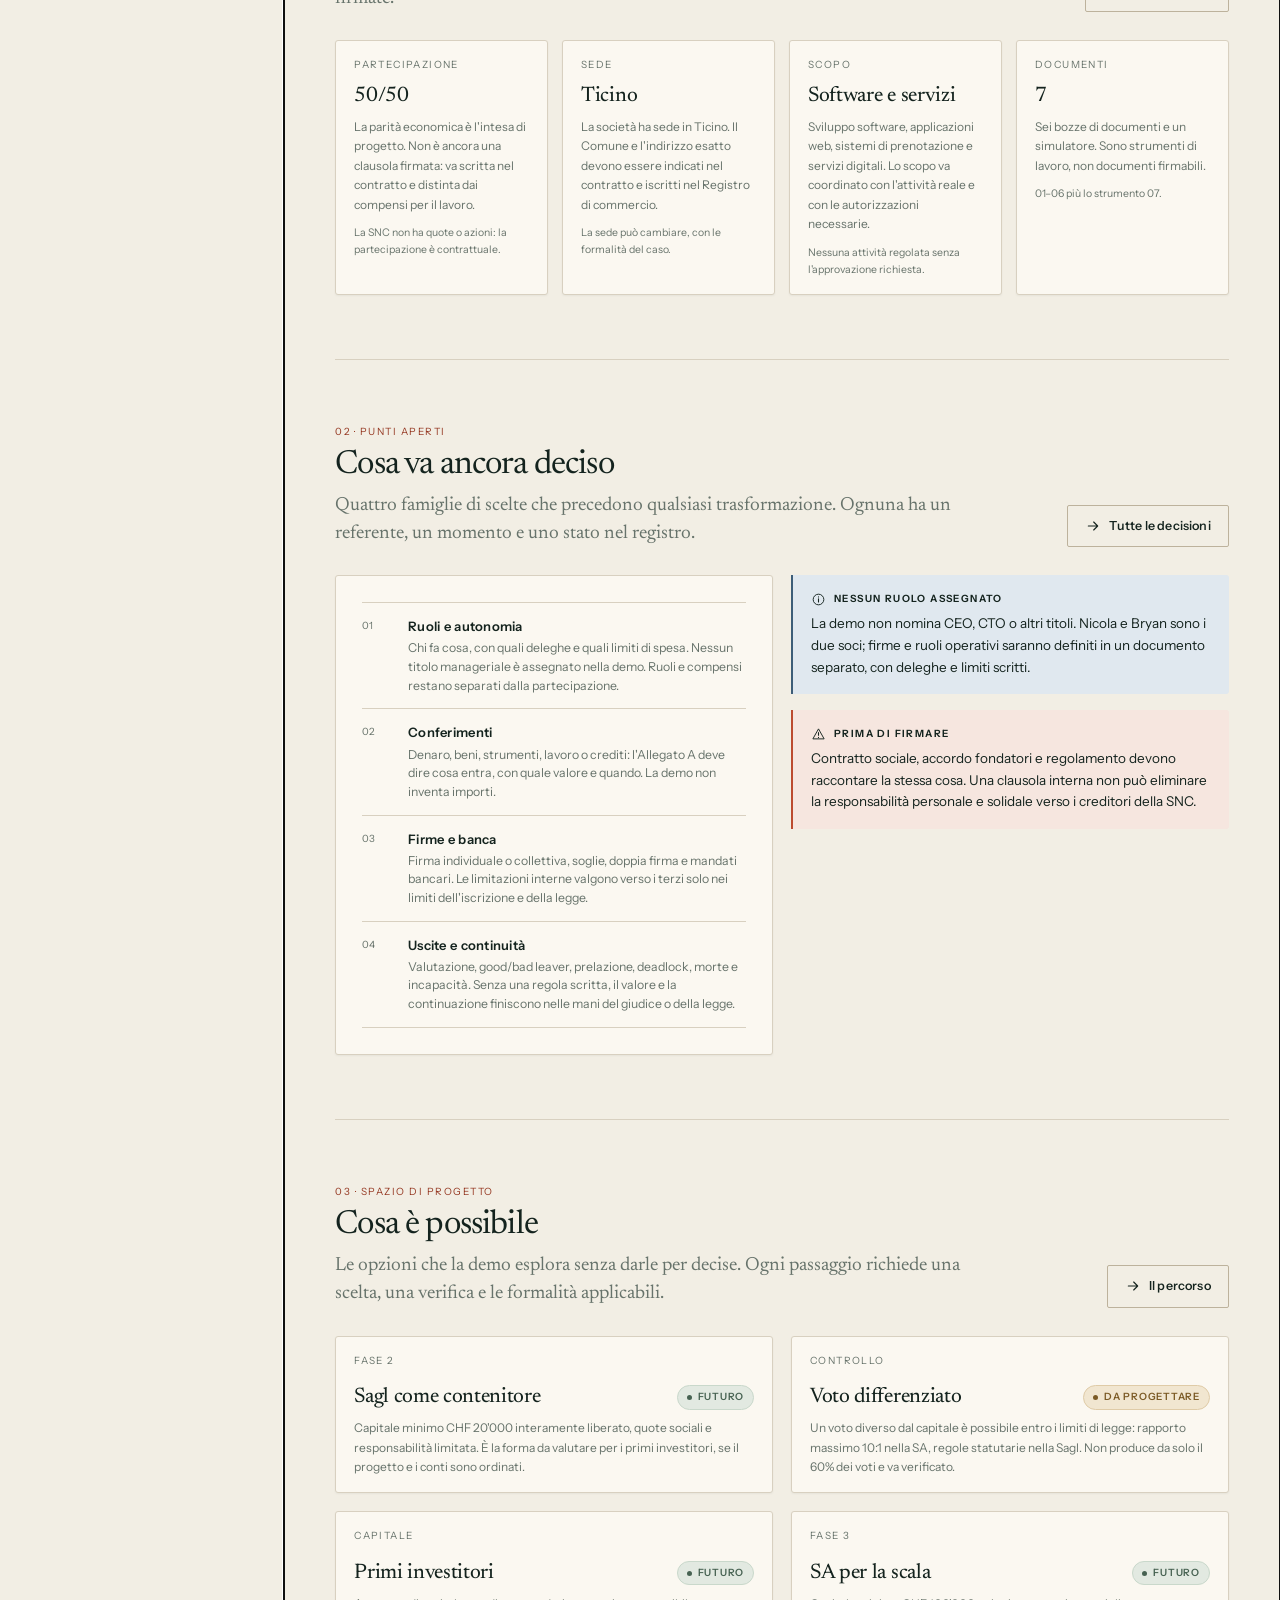
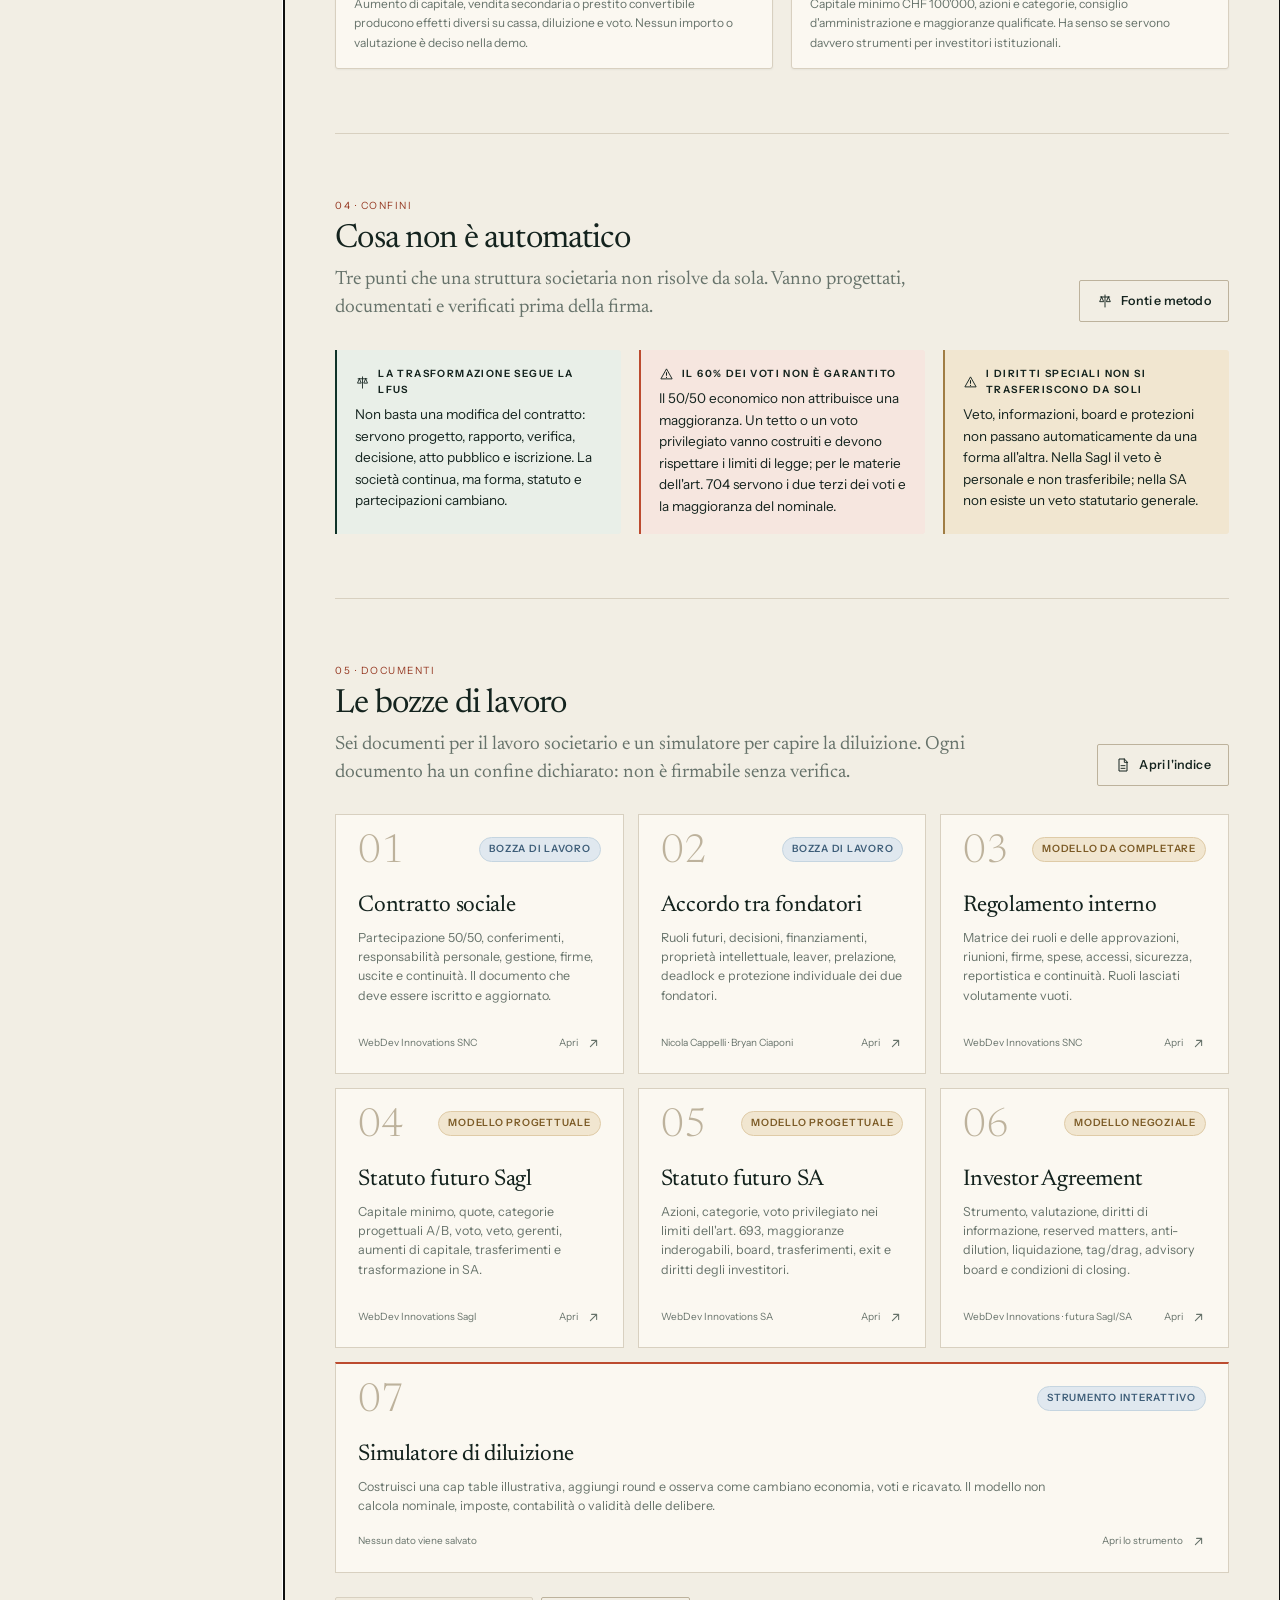
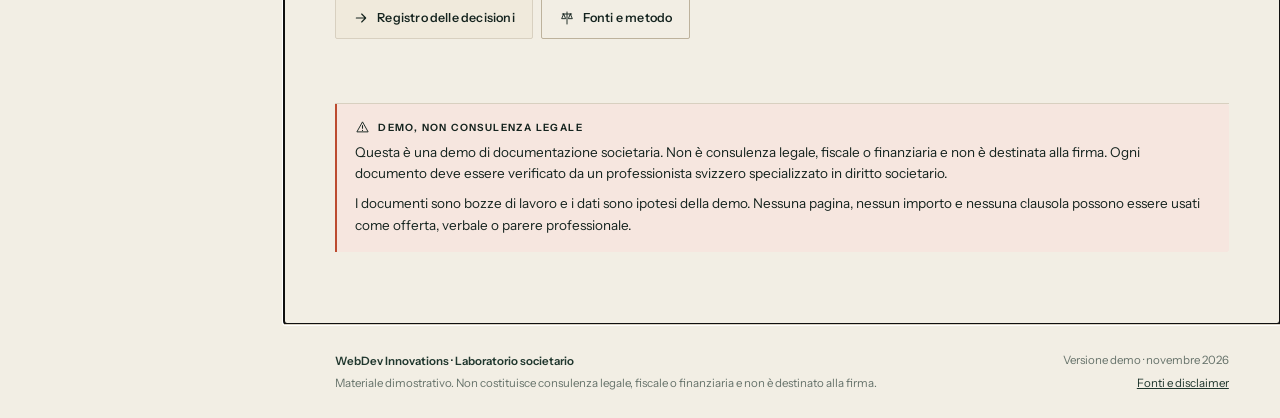
==== commit 323c1228: "continuo" ====
--- a/index.html
+++ b/index.html
@@ -78,6 +78,10 @@
       <div class="sidebar-foot">
         <div class="demo-badge"><span></span> Demo · non consulenza legale</div>
         <p>Bozze di lavoro per Nicola Cappelli e Bryan Ciaponi. Verifica professionale obbligatoria prima di qualsiasi firma.</p>
+        <a class="sidebar-contract" href="firma/01-CONTRATTO-SOCIALE-SNC.pdf" download>
+          <svg viewBox="0 0 24 24" fill="none"><path d="M12 3v12m0 0l-4-4m4 4l4-4M5 21h14" stroke="currentColor" stroke-width="1.6" stroke-linecap="round" stroke-linejoin="round"/></svg>
+          Contratto in versione pulita
+        </a>
       </div>
     </aside>
 
@@ -94,6 +98,10 @@
         <div class="topbar-right">
           <span class="status-pill status-current"><span class="dot"></span> Fase attuale: SNC</span>
           <a class="btn btn-ghost btn-sm" href="#/fonti">Metodo</a>
+          <a class="btn btn-accent btn-sm" href="firma/01-CONTRATTO-SOCIALE-SNC.pdf" download>
+            <svg viewBox="0 0 24 24" fill="none"><path d="M12 3v12m0 0l-4-4m4 4l4-4M5 21h14" stroke="currentColor" stroke-width="1.6" stroke-linecap="round" stroke-linejoin="round"/></svg>
+            Contratto PDF
+          </a>
           <button class="btn btn-ink btn-sm" data-action="print">
             <svg viewBox="0 0 24 24" fill="none"><path d="M7 8V3h10v5M7 17H5a2 2 0 01-2-2v-4a2 2 0 012-2h14a2 2 0 012 2v4a2 2 0 01-2 2h-2M7 14h10v7H7z" stroke="currentColor" stroke-width="1.6" stroke-linejoin="round"/></svg>
             Stampa
--- a/assets/css/styles.css
+++ b/assets/css/styles.css
@@ -155,6 +155,9 @@
 .demo-badge { display: flex; align-items: center; gap: 7px; font-size: 10px; letter-spacing: .1em; text-transform: uppercase; color: #e4b29f; }
 .demo-badge span { width: 6px; height: 6px; border-radius: 50%; background: #d9775a; box-shadow: 0 0 0 4px rgba(217,119,90,.13); }
 .sidebar-foot p { margin-top: 9px; font-size: 10.7px; line-height: 1.55; color: #8d9a90; }
+.sidebar-contract { display: flex; align-items: center; gap: 7px; margin-top: 12px; padding: 8px 9px; border: 1px solid rgba(255,255,255,.16); color: #f1e8d7; text-decoration: none; font-size: 10.5px; line-height: 1.3; transition: background .18s, border-color .18s; }
+.sidebar-contract:hover { background: rgba(255,255,255,.06); border-color: rgba(255,255,255,.3); }
+.sidebar-contract svg { width: 14px; height: 14px; flex: 0 0 auto; }
 
 .main { grid-column: 2; min-width: 0; display: flex; flex-direction: column; min-height: 100vh; }
 .topbar {
